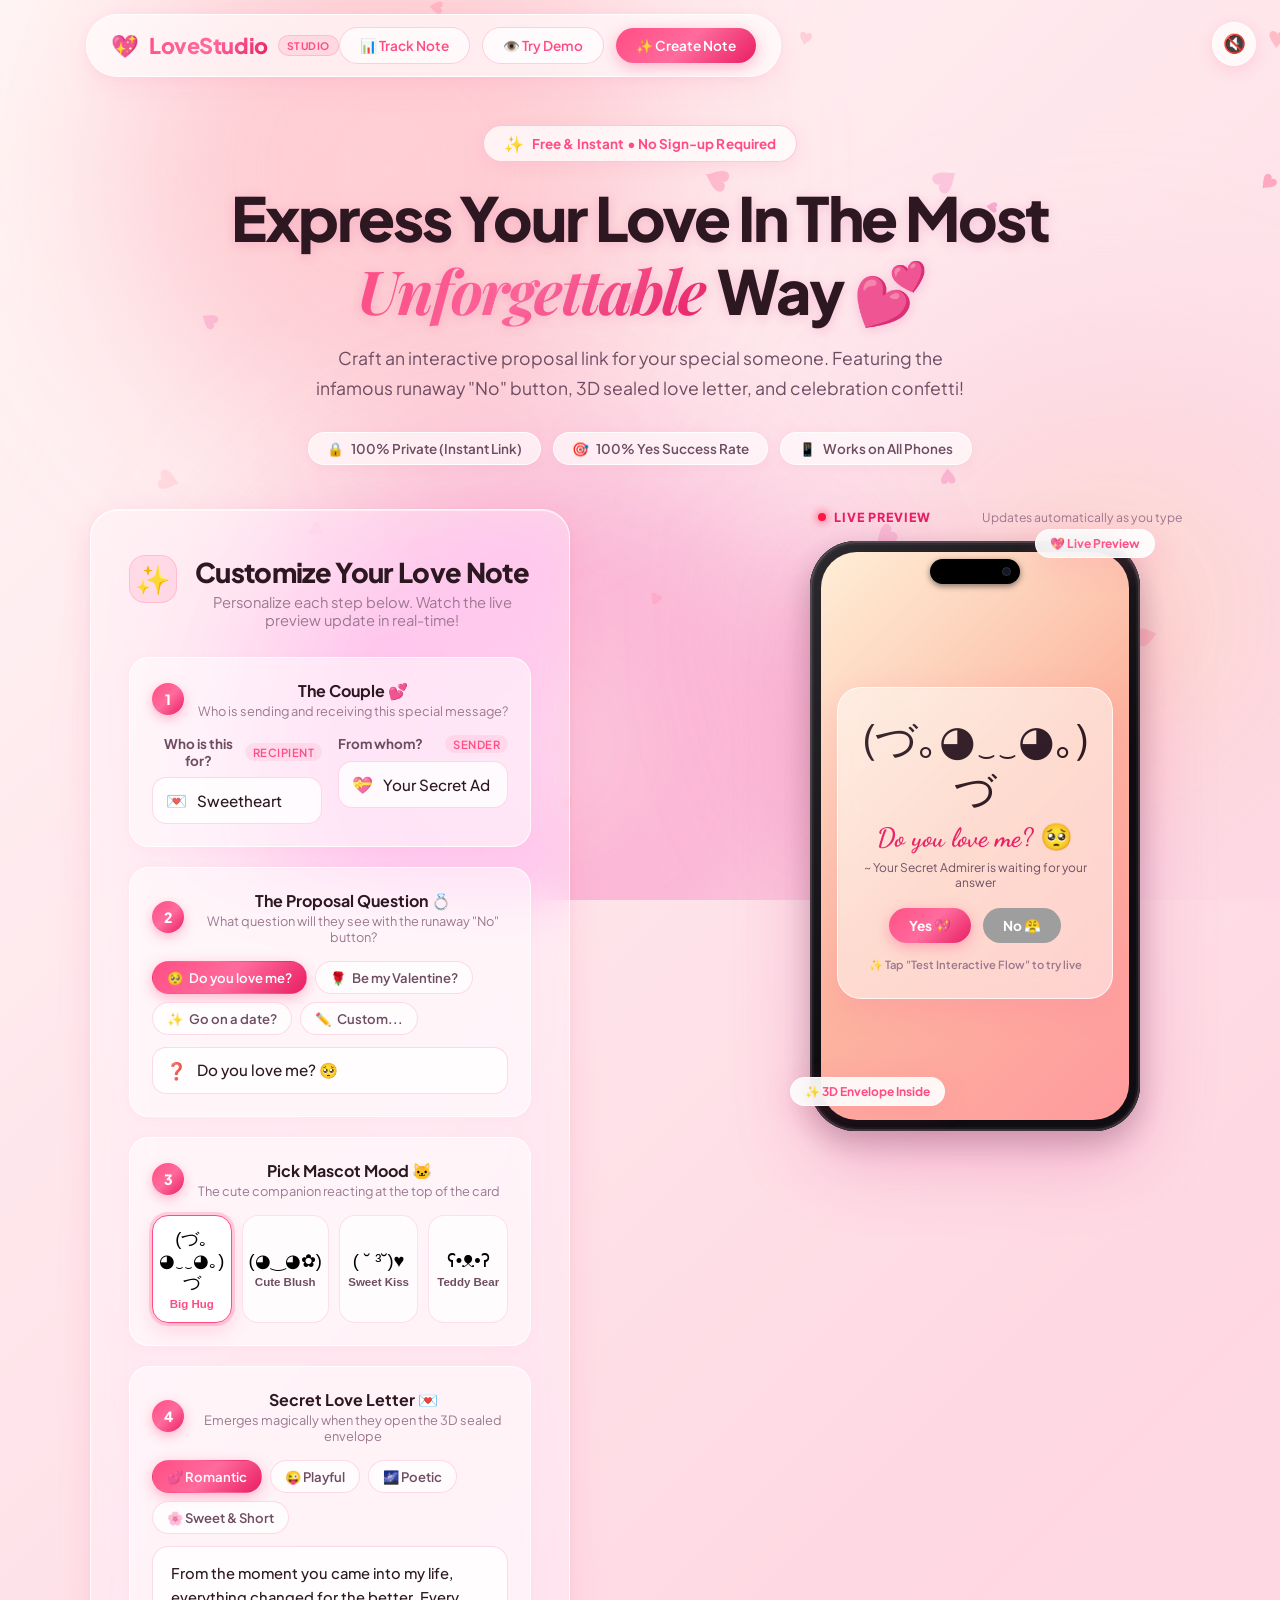
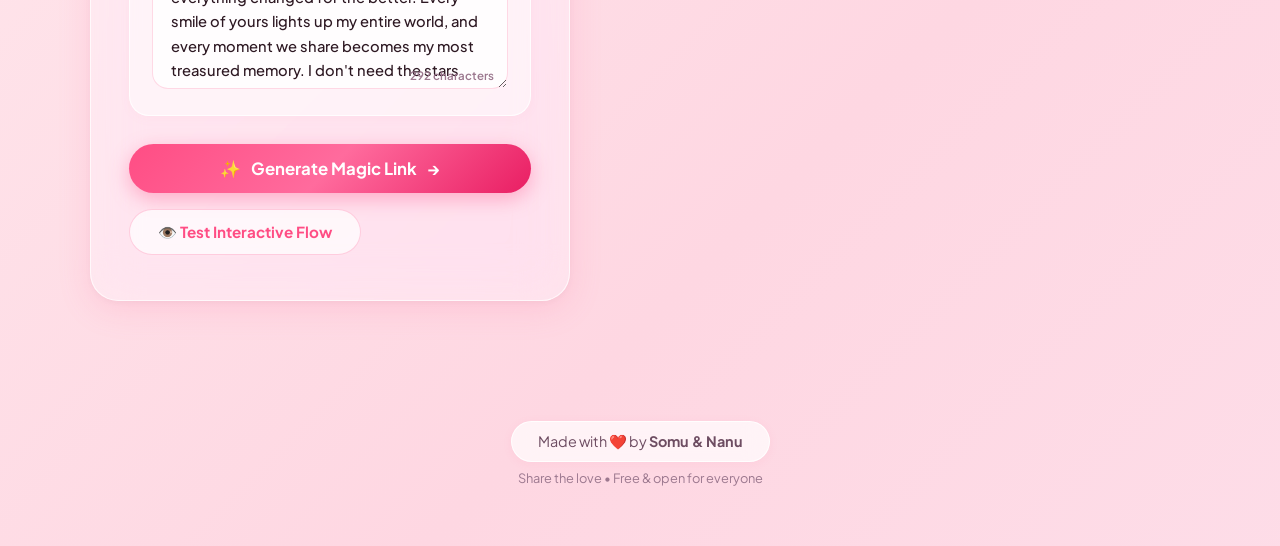
==== index.html @ 461b4440 "feat(supabase): integrate Supabase anon client for short links and live partner response tracking" ====
<!DOCTYPE html>
<html lang="en">
<head>
    <meta charset="UTF-8">
    <meta name="viewport" content="width=device-width, initial-scale=1.0">
    <title>💖 Love Studio — Create Your Personalized Love Note 💖</title>
    <meta name="description" content="Create a playful, impossible-to-say-no interactive love note for your partner with dodging buttons, floating love letters, and confetti!">
    <meta name="theme-color" content="#ff6b9d">
    <link rel="icon" href="data:image/svg+xml,<svg xmlns='http://www.w3.org/2000/svg' viewBox='0 0 100 100'><text y='.9em' font-size='90'>💖</text></svg>">
    
    <link rel="preconnect" href="https://fonts.googleapis.com">
    <link rel="preconnect" href="https://fonts.gstatic.com" crossorigin>
    <link href="https://fonts.googleapis.com/css2?family=Dancing+Script:wght@700&family=Playfair+Display:ital,wght@1,600;1,700&family=Plus+Jakarta+Sans:wght@400;500;600;700;800&family=Poppins:wght@300;400;500;600;700&display=swap" rel="stylesheet">
    
    <link rel="stylesheet" href="./style.css">
</head>
<body class="platform-mode">
    <!-- Ambient Aura Mesh Glow Background -->
    <div class="aura-bg" aria-hidden="true">
        <div class="aura-orb orb-1"></div>
        <div class="aura-orb orb-2"></div>
        <div class="aura-orb orb-3"></div>
    </div>

    <!-- Floating Hearts Canvas Background -->
    <canvas id="hearts-canvas" aria-label="Floating hearts background"></canvas>
    
    <!-- Audio Toggle -->
    <button id="audio-toggle" aria-label="Toggle audio">🔇</button>

    <!-- Top Navigation Bar -->
    <header class="top-nav" id="top-nav">
        <div class="nav-container">
            <div class="nav-brand">
                <span class="nav-heart-badge">💖</span>
                <span class="nav-title">LoveStudio</span>
                <span class="nav-version-pill">STUDIO</span>
            </div>
            <div class="nav-actions">
                <button id="btn-nav-track" class="nav-btn secondary">📊 Track Note</button>
                <button id="btn-nav-demo" class="nav-btn secondary">👁️ Try Demo</button>
                <button id="btn-nav-create" class="nav-btn primary">✨ Create Note</button>
            </div>
        </div>
    </header>

    <!-- Back to Studio Button (Visible in Experience / Demo Mode) -->
    <button id="btn-back-studio" class="back-to-studio-btn" style="display:none;" aria-label="Back to Studio">
        ← Back to Studio
    </button>

    <!-- ═══════════════════════════════════════════════════════════════ -->
    <!-- 1. PLATFORM CREATOR DASHBOARD                                  -->
    <!-- ═══════════════════════════════════════════════════════════════ -->
    <main id="platform-dashboard" class="platform-dashboard">
        <!-- Hero Section -->
        <section class="hero-section">
            <div class="hero-badge">
                <span class="badge-sparkle">✨</span>
                <span>Free & Instant • No Sign-up Required</span>
            </div>
            <h1 class="hero-title">
                Express Your Love In The Most <span class="hero-title-accent">Unforgettable</span> Way 💕
            </h1>
            <p class="hero-subtitle">
                Craft an interactive proposal link for your special someone.
                Featuring the infamous runaway "No" button, 3D sealed love letter, and celebration confetti!
            </p>
            <div class="hero-stats">
                <span class="stat-pill"><span class="stat-icon">🔒</span> 100% Private (Instant Link)</span>
                <span class="stat-pill"><span class="stat-icon">🎯</span> 100% Yes Success Rate</span>
                <span class="stat-pill"><span class="stat-icon">📱</span> Works on All Phones</span>
            </div>
        </section>

        <!-- Mobile View Switcher (Visible only on small screens) -->
        <div class="mobile-view-tabs" id="mobile-view-tabs">
            <button type="button" class="mobile-tab-btn active" id="tab-btn-customize">✏️ Customize Note</button>
            <button type="button" class="mobile-tab-btn" id="tab-btn-preview">📱 Live Phone Preview</button>
        </div>

        <!-- Studio Creator & Live Preview -->
        <section class="studio-section" id="studio-section">
            <div class="studio-grid">
                <!-- Left: Customizer Bento Form -->
                <div class="creator-card glass-card">
                    <div class="creator-header">
                        <div class="creator-header-icon">✨</div>
                        <div>
                            <h2 class="creator-title">Customize Your Love Note</h2>
                            <p class="creator-desc">Personalize each step below. Watch the live preview update in real-time!</p>
                        </div>
                    </div>

                    <!-- Step 1: The Couple -->
                    <div class="bento-step-card">
                        <div class="bento-step-header">
                            <span class="step-number">1</span>
                            <div class="step-info">
                                <h3>The Couple 💕</h3>
                                <p>Who is sending and receiving this special message?</p>
                            </div>
                        </div>
                        <div class="inputs-row">
                            <div class="form-group-item">
                                <label class="form-label" for="studio-to">
                                    <span>Who is this for?</span>
                                    <span class="label-tag">Recipient</span>
                                </label>
                                <div class="input-wrapper">
                                    <span class="input-icon">💌</span>
                                    <input type="text" id="studio-to" class="studio-input" placeholder="e.g. Babu, Cutie, Sweetheart" value="Sweetheart">
                                </div>
                            </div>
                            <div class="form-group-item">
                                <label class="form-label" for="studio-from">
                                    <span>From whom?</span>
                                    <span class="label-tag">Sender</span>
                                </label>
                                <div class="input-wrapper">
                                    <span class="input-icon">💝</span>
                                    <input type="text" id="studio-from" class="studio-input" placeholder="e.g. Somu, Your Favorite" value="Your Secret Admirer">
                                </div>
                            </div>
                        </div>
                    </div>

                    <!-- Step 2: The Question -->
                    <div class="bento-step-card">
                        <div class="bento-step-header">
                            <span class="step-number">2</span>
                            <div class="step-info">
                                <h3>The Proposal Question 💍</h3>
                                <p>What question will they see with the runaway "No" button?</p>
                            </div>
                        </div>
                        <div class="preset-chips" id="question-presets">
                            <button type="button" class="preset-chip active" data-q="Do you love me? 🥺">
                                <span class="chip-emoji">🥺</span> Do you love me?
                            </button>
                            <button type="button" class="preset-chip" data-q="Will you be my Valentine? 🌹">
                                <span class="chip-emoji">🌹</span> Be my Valentine?
                            </button>
                            <button type="button" class="preset-chip" data-q="Will you go on a date with me? ✨">
                                <span class="chip-emoji">✨</span> Go on a date?
                            </button>
                            <button type="button" class="preset-chip" data-q="custom">
                                <span class="chip-emoji">✏️</span> Custom...
                            </button>
                        </div>
                        <div class="input-wrapper">
                            <span class="input-icon">❓</span>
                            <input type="text" id="studio-question" class="studio-input" placeholder="Type your custom question..." value="Do you love me? 🥺">
                        </div>
                    </div>

                    <!-- Step 3: Mascot Selector -->
                    <div class="bento-step-card">
                        <div class="bento-step-header">
                            <span class="step-number">3</span>
                            <span class="step-info">
                                <h3>Pick Mascot Mood 🐱</h3>
                                <p>The cute companion reacting at the top of the card</p>
                            </span>
                        </div>
                        <div class="mascot-chips" id="mascot-presets">
                            <button type="button" class="mascot-chip active" data-mascot="(づ｡◕‿‿◕｡)づ">
                                <span class="mascot-face">(づ｡◕‿‿◕｡)づ</span>
                                <span class="mascot-label">Big Hug</span>
                            </button>
                            <button type="button" class="mascot-chip" data-mascot="(◕‿◕✿)">
                                <span class="mascot-face">(◕‿◕✿)</span>
                                <span class="mascot-label">Cute Blush</span>
                            </button>
                            <button type="button" class="mascot-chip" data-mascot="( ˘ ³˘)♥">
                                <span class="mascot-face">( ˘ ³˘)♥</span>
                                <span class="mascot-label">Sweet Kiss</span>
                            </button>
                            <button type="button" class="mascot-chip" data-mascot="ʕ•ᴥ•ʔ">
                                <span class="mascot-face">ʕ•ᴥ•ʔ</span>
                                <span class="mascot-label">Teddy Bear</span>
                            </button>
                        </div>
                    </div>

                    <!-- Step 4: Secret Love Letter -->
                    <div class="bento-step-card">
                        <div class="bento-step-header">
                            <span class="step-number">4</span>
                            <div class="step-info">
                                <h3>Secret Love Letter 💌</h3>
                                <p>Emerges magically when they open the 3D sealed envelope</p>
                            </div>
                        </div>
                        <div class="letter-presets" id="letter-presets">
                            <button type="button" class="preset-chip active" data-preset="romantic">💕 Romantic</button>
                            <button type="button" class="preset-chip" data-preset="playful">😜 Playful</button>
                            <button type="button" class="preset-chip" data-preset="poetic">🌌 Poetic</button>
                            <button type="button" class="preset-chip" data-preset="short">🌸 Sweet & Short</button>
                        </div>
                        <div class="textarea-wrapper">
                            <textarea id="studio-letter" class="studio-textarea" rows="4" placeholder="Write your heartfelt message here...">From the moment you came into my life, everything changed for the better. Every smile of yours lights up my entire world, and every moment we share becomes my most treasured memory. I don't need the stars when I have the sparkle in your eyes. You are my today, my tomorrow, and my forever. 💕</textarea>
                            <div class="char-count" id="letter-char-count">294 characters</div>
                        </div>
                    </div>

                    <!-- Actions -->
                    <div class="creator-actions">
                        <button id="btn-generate-magic" class="btn btn-love btn-large">
                            <span class="btn-sparkle">✨</span>
                            <span>Generate Magic Link</span>
                            <span class="btn-arrow">→</span>
                        </button>
                        <button id="btn-preview-fullscreen" class="btn btn-secondary btn-large-secondary">
                            <span>👁️ Test Interactive Flow</span>
                        </button>
                    </div>
                </div>

                <!-- Right: Live Interactive Phone Mockup -->
                <div class="preview-column">
                    <div class="preview-header">
                        <div class="preview-live-badge">
                            <span class="pulsing-dot"></span>
                            <span>LIVE PREVIEW</span>
                        </div>
                        <span class="preview-tip">Updates automatically as you type</span>
                    </div>

                    <!-- Realistic iPhone 16 Pro Frame -->
                    <div class="phone-mockup-wrapper">
                        <div class="floating-badge badge-top-right">💖 Live Preview</div>
                        <div class="floating-badge badge-bottom-left">✨ 3D Envelope Inside</div>

                        <div class="phone-mockup">
                            <div class="phone-dynamic-island">
                                <div class="island-camera"></div>
                            </div>
                            <div class="phone-glare"></div>
                            <div class="phone-screen">
                                <div class="mockup-content">
                                    <div class="mockup-card">
                                        <div id="mockup-mascot" class="mockup-mascot">(づ｡◕‿‿◕｡)づ</div>
                                        <h3 id="mockup-question" class="mockup-question">Do you love me? 🥺</h3>
                                        <p id="mockup-subtitle" class="mockup-subtitle">~ Someone special is waiting for your answer</p>
                                        <div class="mockup-buttons">
                                            <div class="mockup-btn yes">Yes 💖</div>
                                            <div class="mockup-btn no">No 😤</div>
                                        </div>
                                        <div class="mockup-preview-badge">✨ Tap "Test Interactive Flow" to try live</div>
                                    </div>
                                </div>
                            </div>
                        </div>
                    </div>
                </div>
            </div>
        </section>

        <!-- Platform Footer -->
        <footer class="platform-footer">
            <div class="footer-credit-pill">
                Made with <span class="credit-heart">❤️</span> by <strong>Somu & Nanu</strong>
            </div>
            <p class="footer-sub">Share the love • Free & open for everyone</p>
        </footer>
    </main>

    <!-- ═══════════════════════════════════════════════════════════════ -->
    <!-- 2. THE PARTNER "ASK LOVE" EXPERIENCE                           -->
    <!-- ═══════════════════════════════════════════════════════════════ -->
    <div id="experience-container" class="experience-container" style="display:none;">
        <!-- Stage 1: The Question -->
        <div id="stage-question" class="stage active">
            <div class="glass-card">
                <div id="mascot" aria-label="Cute mascot">(づ｡◕‿‿◕｡)づ</div>
                <h1 id="question-text">Do you love me? 🥺</h1>
                <p id="subtitle-text">~ Someone special is waiting for your answer</p>
                <p id="plea-message"></p>
                <div class="buttons-container" id="buttons-container">
                    <button id="btn-yes" class="btn btn-yes">Yes 💖</button>
                    <button id="btn-no" class="btn btn-no">No 😤</button>
                </div>
                <p id="no-counter" class="no-counter"></p>
            </div>
        </div>

        <!-- Stage 2: Celebration -->
        <div id="stage-celebrate" class="stage" style="display:none;">
            <canvas id="confetti-canvas" aria-label="Confetti animation"></canvas>
            <div class="glass-card celebrate-card">
                <div class="celebrate-mascot">٩(♡ε♡)۶</div>
                <h1>Yaaaay! I knew it! 🎉💖</h1>
                <p>You just made someone the happiest person alive!</p>
                <div class="big-heart">❤️</div>
                <button id="btn-next" class="btn btn-love">Open your love letter 💌</button>
            </div>
        </div>

        <!-- Stage 3: Love Letter -->
        <div id="stage-letter" class="stage" style="display:none;">
            <div class="glass-card letter-card">
                <h1 class="letter-title">A Letter For You 💌</h1>

                <!-- Floating Sealed Envelope -->
                <div class="envelope-area" id="envelope-area">
                    <div class="envelope" id="envelope">
                        <div class="envelope-back"></div>
                        <div class="envelope-pocket"></div>
                        <div class="envelope-flap" id="envelope-flap">
                            <div class="envelope-seal" id="envelope-seal">💖</div>
                        </div>
                    </div>
                    <div class="envelope-shadow" id="envelope-shadow"></div>
                </div>

                <!-- The Letter (Emerges & centers when envelope is opened) -->
                <div class="letter" id="letter" style="display:none;">
                    <div class="letter-stamp">💌</div>
                    <h2>My Dearest <span id="letter-to"></span>,</h2>
                    <p class="letter-content" id="letter-content">
                        From the moment you came into my life, everything changed for the better.
                        Every smile of yours lights up my entire world, and every moment we share 
                        becomes my most treasured memory. I don't need the stars when I have the 
                        sparkle in your eyes. You are my today, my tomorrow, and my forever. 💕
                    </p>
                    <p class="letter-sign">Forever yours,<br><span id="letter-from"></span></p>
                    <div class="letter-hearts">💗 💖 💕 💞 💓</div>
                </div>

                <p class="envelope-hint" id="envelope-hint">✨ Click the envelope to open ✨</p>
                <button id="btn-date" class="btn btn-love" style="display:none; margin-top: 20px;">Plan our next date? 🌹</button>
            </div>
        </div>

        <!-- Stage 4: Date Planner -->
        <div id="stage-date" class="stage" style="display:none;">
            <div class="glass-card">
                <h1>Pick our next adventure! 🗺️</h1>
                <p class="date-subtitle">Choose something special for us ✨</p>
                <div class="date-grid">
                    <div class="date-card" data-date="Stargazing Night">
                        <span class="date-emoji">🌃</span>
                        <span class="date-label">Stargazing Night</span>
                    </div>
                    <div class="date-card" data-date="Candlelight Dinner">
                        <span class="date-emoji">🍽️</span>
                        <span class="date-label">Candlelight Dinner</span>
                    </div>
                    <div class="date-card" data-date="Movie Marathon">
                        <span class="date-emoji">🎬</span>
                        <span class="date-label">Movie Marathon</span>
                    </div>
                    <div class="date-card" data-date="Beach Sunset Walk">
                        <span class="date-emoji">🏖️</span>
                        <span class="date-label">Beach Sunset Walk</span>
                    </div>
                    <div class="date-card" data-date="Amusement Park Fun">
                        <span class="date-emoji">🎡</span>
                        <span class="date-label">Amusement Park</span>
                    </div>
                    <div class="date-card" data-date="Mountain Adventure">
                        <span class="date-emoji">🏔️</span>
                        <span class="date-label">Mountain Adventure</span>
                    </div>
                </div>
                <div id="date-result" class="date-result" style="display:none;"></div>
                <button id="btn-restart" class="btn btn-love" style="display:none; margin-top: 20px;">Start Over 🔄</button>
            </div>
        </div>

        <!-- Viral Call to Action Button for Partner -->
        <button id="btn-viral-create" class="viral-create-btn" aria-label="Make your own love note">
            ✨ Make your own love note
        </button>

        <!-- Credit Footer -->
        <footer class="credit-footer">
            Made with <span class="credit-heart">❤️</span> by Somu & Nanu
        </footer>
    </div>

    <!-- ═══════════════════════════════════════════════════════════════ -->
    <!-- 3. SHARE MODAL (Magic Link, WhatsApp, QR Code)                 -->
    <!-- ═══════════════════════════════════════════════════════════════ -->
    <div id="share-modal" class="modal" style="display:none;">
        <div class="modal-overlay" id="share-modal-overlay"></div>
        <div class="modal-content glass-card share-card">
            <h2 class="share-title">🎉 Your Magic Link is Ready!</h2>
            <p class="share-subtitle">Send this to your partner and watch their reaction 💕</p>

            <!-- Link Box -->
            <div class="link-box">
                <input type="text" readonly id="share-link-input" class="input-field share-input" aria-label="Your magic link">
                <button id="btn-copy-magic" class="btn btn-love btn-copy">Copy Link 📋</button>
            </div>

            <!-- WhatsApp Direct Share -->
            <a id="btn-share-whatsapp" href="#" target="_blank" rel="noopener noreferrer" class="btn btn-whatsapp">
                <span class="wa-icon">💬</span> Share on WhatsApp
            </a>

            <!-- Track Reaction Quick Link -->
            <button id="btn-open-tracker-from-share" class="btn btn-tracker">
                <span>📊 View Partner Response Tracker</span>
            </button>

            <!-- QR Code Section -->
            <div class="qr-section">
                <div class="qr-header">
                    <span>💌 Or Download Romantic QR Card</span>
                </div>
                <div class="qr-canvas-wrapper">
                    <canvas id="qr-canvas" width="200" height="200"></canvas>
                </div>
                <button id="btn-download-qr" class="btn btn-secondary btn-small">Download QR Card 📥</button>
            </div>

            <!-- Action buttons -->
            <div class="modal-actions">
                <button id="btn-test-link" class="btn btn-love btn-small">Open & Test Link 🚀</button>
                <button id="btn-close-share" class="btn btn-secondary btn-small">Close</button>
            </div>
        </div>
    </div>

    <!-- ═══════════════════════════════════════════════════════════════ -->
    <!-- 4. PARTNER RESPONSE TRACKER MODAL                              -->
    <!-- ═══════════════════════════════════════════════════════════════ -->
    <div id="tracker-modal" class="modal" style="display:none;">
        <div class="modal-overlay" id="tracker-modal-overlay"></div>
        <div class="modal-content glass-card tracker-card">
            <div class="tracker-header">
                <span class="tracker-badge">🟢 LIVE PARTNER TRACKER</span>
                <h2 class="tracker-title">Partner Response Status</h2>
                <p class="tracker-subtitle">Real-time updates as your partner opens and answers your note 💕</p>
            </div>

            <!-- Note ID Switcher -->
            <div class="tracker-id-box">
                <label for="tracker-note-id-input" class="tracker-id-label">Note ID:</label>
                <input type="text" id="tracker-note-id-input" class="studio-input tracker-id-input" placeholder="e.g. n8x4q9">
                <button id="btn-refresh-tracker" class="btn btn-secondary btn-refresh" title="Refresh Live Data">🔄 Refresh</button>
            </div>

            <!-- Live Metrics Cards -->
            <div class="tracker-grid">
                <!-- Card 1: Opened -->
                <div class="tracker-metric-card" id="metric-opened">
                    <div class="metric-icon">👁️</div>
                    <div class="metric-info">
                        <span class="metric-label">Link Status</span>
                        <strong class="metric-value" id="val-opened">Checking...</strong>
                        <span class="metric-sub" id="sub-opened">Awaiting open</span>
                    </div>
                </div>

                <!-- Card 2: Said Yes -->
                <div class="tracker-metric-card" id="metric-yes">
                    <div class="metric-icon">💖</div>
                    <div class="metric-info">
                        <span class="metric-label">Proposal Answer</span>
                        <strong class="metric-value" id="val-yes">Checking...</strong>
                        <span class="metric-sub" id="sub-yes">Waiting for answer</span>
                    </div>
                </div>

                <!-- Card 3: No clicks -->
                <div class="tracker-metric-card" id="metric-no-clicks">
                    <div class="metric-icon">😤</div>
                    <div class="metric-info">
                        <span class="metric-label">Dodged "No" Clicks</span>
                        <strong class="metric-value" id="val-no-clicks">0 times</strong>
                        <span class="metric-sub">Runaway attempts</span>
                    </div>
                </div>

                <!-- Card 4: Date Picked -->
                <div class="tracker-metric-card" id="metric-date">
                    <div class="metric-icon">🗺️</div>
                    <div class="metric-info">
                        <span class="metric-label">Date Adventure</span>
                        <strong class="metric-value" id="val-date">Not chosen yet</strong>
                        <span class="metric-sub" id="sub-date">Stage 4 choice</span>
                    </div>
                </div>
            </div>

            <div class="modal-actions" style="margin-top: 24px;">
                <button id="btn-close-tracker" class="btn btn-secondary btn-small">Close</button>
            </div>
        </div>
    </div>

    <script src="./script.js"></script>
</body>
</html>
---- style.css ----
/* ═══════════════════════════════════════════════════════════════
   💖 LOVE STUDIO — Modern Luxury & Romantic Design System
   ═══════════════════════════════════════════════════════════════ */

:root {
  --font-main: 'Plus Jakarta Sans', 'Poppins', -apple-system, BlinkMacSystemFont, sans-serif;
  --font-editorial: 'Playfair Display', Georgia, serif;
  --font-handwriting: 'Dancing Script', cursive;

  --primary-pink: #ff4d84;
  --primary-pink-deep: #e91e63;
  --primary-gradient: linear-gradient(135deg, #ff4d84 0%, #ff6b9d 50%, #e91e63 100%);
  --primary-glow: rgba(255, 77, 132, 0.38);
  --primary-glow-soft: rgba(255, 77, 132, 0.16);

  --accent-gold: #f59e0b;
  --bg-gradient: linear-gradient(135deg, #fff5f5 0%, #fed7e2 25%, #fce7f3 50%, #fed7aa 75%, #ffe4e6 100%);

  --card-glass: rgba(255, 255, 255, 0.62);
  --card-glass-subtle: rgba(255, 255, 255, 0.48);
  --card-glass-hover: rgba(255, 255, 255, 0.78);
  --card-border: rgba(255, 255, 255, 0.85);
  --card-border-subtle: rgba(255, 107, 157, 0.22);

  --text-primary: #2d1822;
  --text-secondary: #6e4d62;
  --text-muted: #9c788f;

  --shadow-sm: 0 2px 10px rgba(255, 107, 157, 0.08);
  --shadow-md: 0 8px 30px rgba(255, 77, 132, 0.14);
  --shadow-lg: 0 16px 50px rgba(255, 77, 132, 0.22);
  --shadow-luxe: 0 25px 70px rgba(214, 51, 132, 0.18), 0 8px 24px rgba(0, 0, 0, 0.04);
}

/* ── Reset & Base ── */
* {
  margin: 0;
  padding: 0;
  box-sizing: border-box;
}

html {
  scroll-behavior: smooth;
}

body {
  font-family: var(--font-main);
  min-height: 100vh;
  overflow-x: hidden;
  color: var(--text-primary);
  background: var(--bg-gradient);
  background-size: 300% 300%;
  animation: gradient-shift 20s ease infinite;
  -webkit-font-smoothing: antialiased;
  -moz-osx-font-smoothing: grayscale;
}

@keyframes gradient-shift {
  0%   { background-position: 0% 50%; }
  25%  { background-position: 50% 100%; }
  50%  { background-position: 100% 50%; }
  75%  { background-position: 50% 0%; }
  100% { background-position: 0% 50%; }
}

/* ── Ambient Aura Glow Background ── */
.aura-bg {
  position: fixed;
  top: 0;
  left: 0;
  width: 100vw;
  height: 100vh;
  overflow: hidden;
  pointer-events: none;
  z-index: 0;
}

.aura-orb {
  position: absolute;
  border-radius: 50%;
  filter: blur(90px);
  opacity: 0.6;
  mix-blend-mode: multiply;
  animation: aura-float 18s ease-in-out infinite alternate;
}

.aura-orb.orb-1 {
  top: -10%;
  left: 10%;
  width: 520px;
  height: 520px;
  background: radial-gradient(circle, #fecdd3 0%, #fda4af 60%, transparent 100%);
  animation-duration: 15s;
}

.aura-orb.orb-2 {
  top: 35%;
  right: -10%;
  width: 600px;
  height: 600px;
  background: radial-gradient(circle, #fed7aa 0%, #fbcfe8 60%, transparent 100%);
  animation-duration: 22s;
  animation-delay: -6s;
}

.aura-orb.orb-3 {
  bottom: -15%;
  left: 20%;
  width: 580px;
  height: 580px;
  background: radial-gradient(circle, #fed7e2 0%, #f472b6 60%, transparent 100%);
  animation-duration: 19s;
  animation-delay: -11s;
}

@keyframes aura-float {
  0% { transform: translate(0, 0) scale(1); }
  50% { transform: translate(50px, -40px) scale(1.08); }
  100% { transform: translate(-40px, 50px) scale(0.94); }
}

/* ── Floating Hearts Canvas ── */
#hearts-canvas {
  position: fixed;
  top: 0;
  left: 0;
  width: 100%;
  height: 100%;
  pointer-events: none;
  z-index: 1;
}

/* ── Audio Toggle ── */
#audio-toggle {
  position: fixed;
  top: 22px;
  right: 24px;
  z-index: 70;
  background: rgba(255, 255, 255, 0.75);
  backdrop-filter: blur(14px);
  -webkit-backdrop-filter: blur(14px);
  border: 1px solid rgba(255, 255, 255, 0.9);
  width: 44px;
  height: 44px;
  border-radius: 50%;
  display: flex;
  justify-content: center;
  align-items: center;
  font-size: 1.15rem;
  cursor: pointer;
  box-shadow: 0 4px 16px rgba(255, 107, 157, 0.2);
  transition: all 0.3s cubic-bezier(0.16, 1, 0.3, 1);
}

#audio-toggle:hover {
  transform: scale(1.1) rotate(10deg);
  background: white;
  box-shadow: 0 6px 22px rgba(255, 107, 157, 0.35);
}

#audio-toggle:active {
  transform: scale(0.92);
}

/* ═══════════════════════════════════════════════════════════════
   TOP NAVIGATION
   ═══════════════════════════════════════════════════════════════ */
.top-nav {
  position: sticky;
  top: 14px;
  z-index: 60;
  max-width: 1140px;
  margin: 14px auto 0;
  padding: 0 16px;
}

.nav-container {
  display: flex;
  justify-content: space-between;
  align-items: center;
  padding: 12px 24px;
  background: rgba(255, 255, 255, 0.65);
  backdrop-filter: blur(24px) saturate(180%);
  -webkit-backdrop-filter: blur(24px) saturate(180%);
  border: 1.5px solid rgba(255, 255, 255, 0.85);
  border-radius: 9999px;
  box-shadow: var(--shadow-sm), 0 10px 30px rgba(255, 107, 157, 0.08);
  transition: all 0.3s ease;
}

.nav-brand {
  display: flex;
  align-items: center;
  gap: 10px;
  text-decoration: none;
  user-select: none;
}

.nav-heart-badge {
  font-size: 1.4rem;
  display: inline-flex;
  animation: pulse-heart 2s ease-in-out infinite;
}

.nav-title {
  font-family: var(--font-main);
  font-size: 1.35rem;
  font-weight: 800;
  letter-spacing: -0.02em;
  background: var(--primary-gradient);
  -webkit-background-clip: text;
  -webkit-text-fill-color: transparent;
}

.nav-version-pill {
  font-size: 0.65rem;
  font-weight: 700;
  letter-spacing: 0.05em;
  padding: 3px 8px;
  border-radius: 20px;
  background: rgba(255, 77, 132, 0.12);
  color: var(--primary-pink);
  border: 1px solid rgba(255, 77, 132, 0.2);
}

.nav-actions {
  display: flex;
  align-items: center;
  gap: 12px;
}

.nav-btn {
  font-family: var(--font-main);
  font-size: 0.85rem;
  font-weight: 600;
  border-radius: 50px;
  padding: 9px 20px;
  cursor: pointer;
  transition: all 0.25s cubic-bezier(0.16, 1, 0.3, 1);
  border: none;
  outline: none;
  display: inline-flex;
  align-items: center;
  gap: 6px;
}

.nav-btn.primary {
  background: var(--primary-gradient);
  color: white;
  box-shadow: 0 4px 16px var(--primary-glow);
}

.nav-btn.primary:hover {
  transform: translateY(-2px) scale(1.02);
  box-shadow: 0 8px 24px var(--primary-glow);
}

.nav-btn.secondary {
  background: rgba(255, 255, 255, 0.7);
  color: var(--primary-pink);
  border: 1px solid rgba(255, 107, 157, 0.3);
}

.nav-btn.secondary:hover {
  background: white;
  transform: translateY(-2px);
  border-color: var(--primary-pink);
}

.nav-btn:active {
  transform: scale(0.96);
}

/* ── Back to Studio Button ── */
.back-to-studio-btn {
  position: fixed;
  top: 20px;
  left: 24px;
  z-index: 65;
  background: rgba(255, 255, 255, 0.75);
  backdrop-filter: blur(14px);
  -webkit-backdrop-filter: blur(14px);
  border: 1.5px solid rgba(255, 255, 255, 0.9);
  color: var(--primary-pink);
  font-family: var(--font-main);
  font-size: 0.85rem;
  font-weight: 700;
  padding: 10px 22px;
  border-radius: 50px;
  cursor: pointer;
  box-shadow: var(--shadow-sm);
  transition: all 0.3s cubic-bezier(0.16, 1, 0.3, 1);
}

.back-to-studio-btn:hover {
  background: white;
  transform: translateY(-2px) scale(1.04);
  box-shadow: var(--shadow-md);
}

/* ═══════════════════════════════════════════════════════════════
   HERO SECTION
   ═══════════════════════════════════════════════════════════════ */
.hero-section {
  text-align: center;
  padding: 48px 20px 28px;
  max-width: 860px;
  margin: 0 auto;
  position: relative;
  z-index: 2;
}

.hero-badge {
  display: inline-flex;
  align-items: center;
  gap: 8px;
  background: rgba(255, 255, 255, 0.75);
  backdrop-filter: blur(14px);
  -webkit-backdrop-filter: blur(14px);
  border: 1px solid rgba(255, 107, 157, 0.35);
  color: var(--primary-pink);
  font-size: 0.84rem;
  font-weight: 700;
  padding: 7px 20px;
  border-radius: 9999px;
  margin-bottom: 20px;
  box-shadow: 0 4px 16px rgba(255, 107, 157, 0.12);
  letter-spacing: 0.01em;
}

.badge-sparkle {
  font-size: 1rem;
}

.hero-title {
  font-family: var(--font-main);
  font-size: clamp(2.3rem, 5.2vw, 3.8rem);
  font-weight: 800;
  line-height: 1.18;
  letter-spacing: -0.035em;
  color: var(--text-primary);
  margin-bottom: 18px;
}

.hero-title-accent {
  font-family: var(--font-editorial);
  font-style: italic;
  font-weight: 700;
  background: var(--primary-gradient);
  -webkit-background-clip: text;
  -webkit-text-fill-color: transparent;
  padding: 0 4px;
  position: relative;
}

.hero-subtitle {
  font-size: 1.1rem;
  font-weight: 400;
  color: var(--text-secondary);
  line-height: 1.68;
  max-width: 660px;
  margin: 0 auto 28px;
}

.hero-stats {
  display: flex;
  flex-wrap: wrap;
  justify-content: center;
  gap: 12px;
}

.stat-pill {
  font-size: 0.84rem;
  font-weight: 600;
  color: var(--text-secondary);
  background: rgba(255, 255, 255, 0.65);
  backdrop-filter: blur(10px);
  -webkit-backdrop-filter: blur(10px);
  padding: 7px 18px;
  border-radius: 50px;
  border: 1px solid rgba(255, 255, 255, 0.85);
  box-shadow: 0 2px 10px rgba(255, 107, 157, 0.08);
  display: inline-flex;
  align-items: center;
  gap: 7px;
  transition: all 0.25s ease;
}

.stat-pill:hover {
  background: rgba(255, 255, 255, 0.9);
  transform: translateY(-2px);
  color: var(--text-primary);
}

/* ── Mobile View Tabs ── */
.mobile-view-tabs {
  display: none;
  justify-content: center;
  margin: 10px auto 24px;
  padding: 0 20px;
  max-width: 380px;
}

.mobile-tab-btn {
  flex: 1;
  padding: 10px 16px;
  font-family: var(--font-main);
  font-size: 0.88rem;
  font-weight: 700;
  border: none;
  cursor: pointer;
  background: rgba(255, 255, 255, 0.55);
  color: var(--text-secondary);
  transition: all 0.25s ease;
}

.mobile-tab-btn:first-child {
  border-radius: 50px 0 0 50px;
  border: 1px solid rgba(255, 107, 157, 0.25);
  border-right: none;
}

.mobile-tab-btn:last-child {
  border-radius: 0 50px 50px 0;
  border: 1px solid rgba(255, 107, 157, 0.25);
}

.mobile-tab-btn.active {
  background: var(--primary-gradient);
  color: white;
  box-shadow: 0 4px 14px var(--primary-glow);
}

/* ═══════════════════════════════════════════════════════════════
   STUDIO SECTION & BENTO GRID
   ═══════════════════════════════════════════════════════════════ */
.studio-section {
  max-width: 1140px;
  margin: 16px auto 70px;
  padding: 0 20px;
  position: relative;
  z-index: 2;
}

.studio-grid {
  display: grid;
  grid-template-columns: 1fr 380px;
  gap: 36px;
  align-items: start;
}

/* ── Creator Card ── */
.creator-card {
  background: var(--card-glass);
  backdrop-filter: blur(28px) saturate(200%);
  -webkit-backdrop-filter: blur(28px) saturate(200%);
  border: 1.5px solid var(--card-border);
  border-radius: 32px;
  padding: 38px 36px;
  box-shadow: var(--shadow-luxe);
  text-align: left;
}

.creator-header {
  display: flex;
  align-items: flex-start;
  gap: 16px;
  margin-bottom: 28px;
}

.creator-header-icon {
  font-size: 1.8rem;
  background: rgba(255, 77, 132, 0.12);
  width: 48px;
  height: 48px;
  border-radius: 16px;
  display: flex;
  align-items: center;
  justify-content: center;
  border: 1px solid rgba(255, 77, 132, 0.2);
  flex-shrink: 0;
}

.creator-title {
  font-family: var(--font-main);
  font-size: 1.7rem;
  font-weight: 800;
  letter-spacing: -0.025em;
  color: var(--text-primary);
  margin-bottom: 4px;
}

.creator-desc {
  font-size: 0.92rem;
  color: var(--text-muted);
}

/* ── Bento Step Cards ── */
.bento-step-card {
  background: rgba(255, 255, 255, 0.52);
  border: 1px solid rgba(255, 255, 255, 0.85);
  border-radius: 20px;
  padding: 22px 22px;
  margin-bottom: 20px;
  transition: all 0.3s cubic-bezier(0.16, 1, 0.3, 1);
  box-shadow: 0 2px 12px rgba(255, 107, 157, 0.05);
}

.bento-step-card:hover {
  background: rgba(255, 255, 255, 0.72);
  border-color: rgba(255, 107, 157, 0.4);
  box-shadow: 0 8px 24px rgba(255, 107, 157, 0.12);
  transform: translateY(-2px);
}

.bento-step-header {
  display: flex;
  align-items: center;
  gap: 14px;
  margin-bottom: 16px;
}

.step-number {
  width: 32px;
  height: 32px;
  border-radius: 50%;
  background: var(--primary-gradient);
  color: white;
  font-size: 0.88rem;
  font-weight: 800;
  display: flex;
  align-items: center;
  justify-content: center;
  box-shadow: 0 4px 12px var(--primary-glow);
  flex-shrink: 0;
}

.step-info h3 {
  font-size: 1rem;
  font-weight: 700;
  color: var(--text-primary);
  margin-bottom: 2px;
}

.step-info p {
  font-size: 0.8rem;
  color: var(--text-muted);
}

/* ── Step 1: Couple Inputs ── */
.inputs-row {
  display: grid;
  grid-template-columns: 1fr 1fr;
  gap: 16px;
}

.form-group-item {
  display: flex;
  flex-direction: column;
}

.form-label {
  display: flex;
  justify-content: space-between;
  align-items: center;
  font-size: 0.84rem;
  font-weight: 700;
  color: var(--text-secondary);
  margin-bottom: 8px;
}

.label-tag {
  font-size: 0.7rem;
  font-weight: 600;
  text-transform: uppercase;
  letter-spacing: 0.04em;
  padding: 2px 8px;
  border-radius: 12px;
  background: rgba(255, 77, 132, 0.1);
  color: var(--primary-pink);
}

.input-wrapper {
  position: relative;
  display: flex;
  align-items: center;
}

.input-icon {
  position: absolute;
  left: 14px;
  font-size: 1.05rem;
  pointer-events: none;
  opacity: 0.85;
}

.studio-input {
  width: 100%;
  padding: 13px 16px 13px 44px;
  border-radius: 14px;
  border: 1.5px solid rgba(255, 107, 157, 0.25);
  background: rgba(255, 255, 255, 0.8);
  font-family: var(--font-main);
  font-size: 0.95rem;
  font-weight: 500;
  color: var(--text-primary);
  outline: none;
  transition: all 0.25s ease;
}

.studio-input:focus {
  background: white;
  border-color: var(--primary-pink);
  box-shadow: 0 0 0 4px rgba(255, 77, 132, 0.15);
}

/* ── Step 2: Presets & Chips ── */
.preset-chips {
  display: flex;
  flex-wrap: wrap;
  gap: 8px;
  margin-bottom: 12px;
}

.preset-chip {
  background: rgba(255, 255, 255, 0.7);
  border: 1px solid rgba(255, 107, 157, 0.25);
  color: var(--text-secondary);
  font-family: var(--font-main);
  font-size: 0.82rem;
  font-weight: 600;
  padding: 7px 14px;
  border-radius: 50px;
  cursor: pointer;
  transition: all 0.2s cubic-bezier(0.16, 1, 0.3, 1);
  display: inline-flex;
  align-items: center;
  gap: 6px;
}

.preset-chip:hover {
  background: white;
  border-color: var(--primary-pink);
  transform: translateY(-2px);
  box-shadow: 0 3px 10px rgba(255, 107, 157, 0.15);
}

.preset-chip.active {
  background: var(--primary-gradient);
  color: white;
  border-color: transparent;
  box-shadow: 0 4px 14px var(--primary-glow);
}

/* ── Step 3: Mascot Cards ── */
.mascot-chips {
  display: grid;
  grid-template-columns: repeat(4, 1fr);
  gap: 10px;
}

.mascot-chip {
  background: rgba(255, 255, 255, 0.7);
  border: 1.5px solid rgba(255, 107, 157, 0.2);
  border-radius: 16px;
  padding: 12px 6px;
  display: flex;
  flex-direction: column;
  align-items: center;
  justify-content: center;
  gap: 4px;
  cursor: pointer;
  transition: all 0.25s cubic-bezier(0.16, 1, 0.3, 1);
}

.mascot-chip .mascot-face {
  font-size: 1.15rem;
  line-height: 1.2;
}

.mascot-chip .mascot-label {
  font-size: 0.72rem;
  font-weight: 700;
  color: var(--text-secondary);
}

.mascot-chip:hover {
  background: white;
  border-color: var(--primary-pink);
  transform: translateY(-3px);
  box-shadow: 0 6px 18px rgba(255, 107, 157, 0.18);
}

.mascot-chip.active {
  background: white;
  border-color: var(--primary-pink);
  box-shadow: 0 0 0 3px rgba(255, 77, 132, 0.22), 0 8px 20px rgba(255, 77, 132, 0.2);
}

.mascot-chip.active .mascot-label {
  color: var(--primary-pink);
}

/* ── Step 4: Secret Letter ── */
.letter-presets {
  display: flex;
  flex-wrap: wrap;
  gap: 8px;
  margin-bottom: 12px;
}

.textarea-wrapper {
  position: relative;
}

.studio-textarea {
  width: 100%;
  padding: 14px 18px 30px;
  border-radius: 16px;
  border: 1.5px solid rgba(255, 107, 157, 0.25);
  background: rgba(255, 255, 255, 0.8);
  font-family: var(--font-main);
  font-size: 0.92rem;
  font-weight: 500;
  line-height: 1.65;
  color: var(--text-primary);
  outline: none;
  resize: vertical;
  min-height: 110px;
  transition: all 0.25s ease;
}

.studio-textarea:focus {
  background: white;
  border-color: var(--primary-pink);
  box-shadow: 0 0 0 4px rgba(255, 77, 132, 0.15);
}

.char-count {
  position: absolute;
  bottom: 10px;
  right: 14px;
  font-size: 0.72rem;
  font-weight: 600;
  color: var(--text-muted);
  pointer-events: none;
}

/* ── Creator Action Buttons ── */
.creator-actions {
  display: flex;
  gap: 16px;
  margin-top: 28px;
  flex-wrap: wrap;
}

.btn-large {
  padding: 16px 32px;
  font-size: 1.05rem;
  font-weight: 700;
  flex: 1;
  min-width: 220px;
  display: inline-flex;
  align-items: center;
  justify-content: center;
  gap: 10px;
  position: relative;
  overflow: hidden;
}

.btn-large::after {
  content: '';
  position: absolute;
  top: -50%;
  left: -50%;
  width: 200%;
  height: 200%;
  background: linear-gradient(
    60deg,
    transparent 20%,
    rgba(255, 255, 255, 0.3) 50%,
    transparent 80%
  );
  transform: translateX(-100%);
  animation: shimmer-btn 4s infinite;
}

@keyframes shimmer-btn {
  0%   { transform: translateX(-100%); }
  30%  { transform: translateX(100%); }
  100% { transform: translateX(100%); }
}

.btn-large-secondary {
  padding: 15px 26px;
  font-size: 0.95rem;
  font-weight: 600;
  border-radius: 50px;
  background: rgba(255, 255, 255, 0.75);
  border: 1.5px solid rgba(255, 107, 157, 0.3);
  color: var(--primary-pink);
  cursor: pointer;
  transition: all 0.25s ease;
}

.btn-large-secondary:hover {
  background: white;
  border-color: var(--primary-pink);
  transform: translateY(-2px);
  box-shadow: var(--shadow-sm);
}

/* ═══════════════════════════════════════════════════════════════
   PHONE MOCKUP (iPhone 16 Pro Style)
   ═══════════════════════════════════════════════════════════════ */
.preview-column {
  position: sticky;
  top: 96px;
}

.preview-header {
  display: flex;
  justify-content: space-between;
  align-items: center;
  margin-bottom: 16px;
  padding: 0 8px;
}

.preview-live-badge {
  display: inline-flex;
  align-items: center;
  gap: 8px;
  font-size: 0.78rem;
  font-weight: 800;
  letter-spacing: 0.08em;
  color: var(--primary-pink-deep);
}

.pulsing-dot {
  width: 8px;
  height: 8px;
  border-radius: 50%;
  background: #ff1744;
  box-shadow: 0 0 10px #ff1744;
  animation: pulse-dot 1.5s ease-in-out infinite;
}

@keyframes pulse-dot {
  0% { transform: scale(0.9); opacity: 0.7; }
  50% { transform: scale(1.3); opacity: 1; }
  100% { transform: scale(0.9); opacity: 0.7; }
}

.preview-tip {
  font-size: 0.76rem;
  color: var(--text-muted);
}

.phone-mockup-wrapper {
  position: relative;
  display: inline-block;
  margin: 0 auto;
}

.floating-badge {
  position: absolute;
  z-index: 12;
  font-size: 0.75rem;
  font-weight: 700;
  padding: 6px 14px;
  border-radius: 50px;
  background: rgba(255, 255, 255, 0.9);
  backdrop-filter: blur(10px);
  border: 1px solid rgba(255, 255, 255, 0.9);
  box-shadow: var(--shadow-md);
  color: var(--primary-pink);
  animation: float-badge 3s ease-in-out infinite alternate;
}

.badge-top-right {
  top: -12px;
  right: -15px;
  animation-delay: -1s;
}

.badge-bottom-left {
  bottom: 25px;
  left: -20px;
  animation-delay: -2s;
}

@keyframes float-badge {
  0% { transform: translateY(0); }
  100% { transform: translateY(-8px); }
}

.phone-mockup {
  width: 330px;
  height: 590px;
  background: #0f0d11;
  border-radius: 46px;
  padding: 11px;
  margin: 0 auto;
  box-shadow:
    0 28px 75px rgba(214, 51, 132, 0.28),
    0 12px 30px rgba(0, 0, 0, 0.22),
    inset 0 0 0 2px #3c343b,
    inset 0 0 0 4px #1b161b;
  position: relative;
  overflow: hidden;
}

.phone-dynamic-island {
  position: absolute;
  top: 18px;
  left: 50%;
  transform: translateX(-50%);
  width: 90px;
  height: 25px;
  background: #000;
  border-radius: 20px;
  z-index: 15;
  display: flex;
  align-items: center;
  justify-content: flex-end;
  padding-right: 9px;
  box-shadow: 0 2px 6px rgba(0, 0, 0, 0.5);
}

.island-camera {
  width: 9px;
  height: 9px;
  background: #141724;
  border-radius: 50%;
  border: 1px solid #2d303f;
}

.phone-glare {
  position: absolute;
  top: 0;
  left: 0;
  width: 100%;
  height: 100%;
  background: linear-gradient(
    135deg,
    rgba(255, 255, 255, 0.12) 0%,
    rgba(255, 255, 255, 0.04) 40%,
    transparent 60%
  );
  pointer-events: none;
  z-index: 14;
  border-radius: 46px;
}

.phone-screen {
  width: 100%;
  height: 100%;
  border-radius: 36px;
  overflow: hidden;
  background: linear-gradient(135deg, #ffecd2, #fcb69f, #ff9a9e);
  position: relative;
  display: flex;
  align-items: center;
  justify-content: center;
  padding: 16px;
}

.mockup-content {
  width: 100%;
  text-align: center;
  margin-top: 15px;
}

.mockup-card {
  background: rgba(255, 255, 255, 0.5);
  backdrop-filter: blur(14px);
  -webkit-backdrop-filter: blur(14px);
  border: 1.5px solid rgba(255, 255, 255, 0.75);
  border-radius: 24px;
  padding: 26px 18px;
  box-shadow: 0 10px 30px rgba(255, 107, 157, 0.2);
}

.mockup-mascot {
  font-size: 2.6rem;
  margin-bottom: 8px;
  line-height: 1.2;
}

.mockup-question {
  font-family: var(--font-handwriting);
  font-size: 1.65rem;
  color: var(--primary-pink-deep);
  margin-bottom: 6px;
  line-height: 1.2;
}

.mockup-subtitle {
  font-size: 0.75rem;
  color: var(--text-secondary);
  margin-bottom: 18px;
}

.mockup-buttons {
  display: flex;
  justify-content: center;
  gap: 12px;
  margin-bottom: 14px;
}

.mockup-btn {
  padding: 9px 20px;
  border-radius: 50px;
  font-size: 0.85rem;
  font-weight: 700;
  cursor: pointer;
  user-select: none;
  transition: all 0.2s ease;
}

.mockup-btn.yes {
  background: var(--primary-gradient);
  color: white;
  box-shadow: 0 4px 14px var(--primary-glow);
}

.mockup-btn.no {
  background: #9e9e9e;
  color: white;
}

.mockup-preview-badge {
  font-size: 0.7rem;
  color: var(--text-muted);
  font-weight: 600;
  margin-top: 6px;
}

/* ═══════════════════════════════════════════════════════════════
   PLATFORM FOOTER
   ═══════════════════════════════════════════════════════════════ */
.platform-footer {
  text-align: center;
  padding: 50px 20px 60px;
  position: relative;
  z-index: 2;
}

.footer-credit-pill {
  display: inline-block;
  background: rgba(255, 255, 255, 0.7);
  backdrop-filter: blur(12px);
  -webkit-backdrop-filter: blur(12px);
  padding: 10px 26px;
  border-radius: 50px;
  border: 1px solid rgba(255, 255, 255, 0.9);
  color: var(--text-secondary);
  font-size: 0.9rem;
  box-shadow: var(--shadow-sm);
  margin-bottom: 8px;
}

.credit-heart {
  color: #ff3366;
  display: inline-block;
  animation: heartbeat 1.4s ease-in-out infinite;
}

.footer-sub {
  font-size: 0.8rem;
  color: var(--text-muted);
}

/* ═══════════════════════════════════════════════════════════════
   EXPERIENCE MODE (Stages 1-4, Glass Card, Envelope, Confetti)
   ═══════════════════════════════════════════════════════════════ */
body.platform-mode {
  display: block !important;
  overflow-y: auto !important;
}

body.experience-mode {
  display: flex !important;
  justify-content: center !important;
  align-items: center !important;
  min-height: 100vh;
}

.experience-container {
  width: 100%;
  min-height: 100vh;
  display: flex;
  justify-content: center;
  align-items: center;
  position: relative;
  z-index: 2;
}

.stage {
  position: fixed;
  top: 0;
  left: 0;
  width: 100%;
  height: 100%;
  z-index: 10;
  display: flex;
  justify-content: center;
  align-items: center;
  padding: 20px;
  overflow-y: auto;
  animation: fadeInUp 0.7s cubic-bezier(0.22, 0.61, 0.36, 1);
}

@keyframes fadeInUp {
  from {
    opacity: 0;
    transform: translateY(40px) scale(0.95);
  }
  to {
    opacity: 1;
    transform: translateY(0) scale(1);
  }
}

.glass-card {
  background: rgba(255, 255, 255, 0.35);
  backdrop-filter: blur(24px) saturate(200%);
  -webkit-backdrop-filter: blur(24px) saturate(200%);
  border: 1.5px solid rgba(255, 255, 255, 0.7);
  border-radius: 28px;
  padding: 45px 38px;
  max-width: 480px;
  width: 100%;
  text-align: center;
  box-shadow:
    0 8px 32px rgba(255, 107, 157, 0.18),
    0 2px 8px rgba(0, 0, 0, 0.04),
    inset 0 1px 0 rgba(255, 255, 255, 0.6);
  position: relative;
  transition: transform 0.3s ease, box-shadow 0.3s ease;
}

#mascot {
  font-size: 3.5rem;
  margin-bottom: 12px;
  animation: bounce 2s ease-in-out infinite;
  user-select: none;
}

@keyframes bounce {
  0%, 100% { transform: translateY(0); }
  50%      { transform: translateY(-12px); }
}

h1 {
  font-family: var(--font-handwriting);
  font-size: 2.4rem;
  color: var(--primary-pink-deep);
  margin-bottom: 8px;
  text-shadow: 0 2px 12px rgba(214, 51, 132, 0.2);
}

p#subtitle-text {
  font-size: 0.95rem;
  color: var(--text-secondary);
  margin-bottom: 24px;
}

#plea-message {
  font-size: 1.05rem;
  font-weight: 600;
  color: var(--primary-pink-deep);
  min-height: 28px;
  margin-bottom: 16px;
  transition: all 0.3s ease;
}

.buttons-container {
  display: flex;
  justify-content: center;
  align-items: center;
  gap: 20px;
  position: relative;
  min-height: 80px;
  margin-top: 10px;
  pointer-events: auto;
  z-index: 10;
}

.btn {
  font-family: var(--font-main);
  border: none;
  border-radius: 50px;
  cursor: pointer;
  font-weight: 700;
  transition: all 0.3s cubic-bezier(0.16, 1, 0.3, 1);
  outline: none;
  user-select: none;
  -webkit-tap-highlight-color: transparent;
  pointer-events: auto;
  touch-action: manipulation;
  z-index: 10;
}

.btn:active {
  transform: scale(0.95) !important;
}

.btn-yes {
  background: var(--primary-gradient);
  color: white;
  padding: 14px 38px;
  font-size: 1.15rem;
  box-shadow: 0 6px 20px var(--primary-glow);
  transform-origin: center center;
}

.btn-yes:hover {
  transform: scale(1.08);
  box-shadow: 0 8px 28px var(--primary-glow);
}

.btn-no {
  background: rgba(255, 255, 255, 0.65);
  color: #777;
  padding: 14px 34px;
  font-size: 1.1rem;
  border: 1px solid rgba(255, 255, 255, 0.8);
  box-shadow: 0 4px 12px rgba(0, 0, 0, 0.08);
  transition: all 0.15s ease-out;
}

.btn-no:hover {
  background: rgba(255, 255, 255, 0.9);
}

.btn-love {
  background: var(--primary-gradient);
  color: white;
  padding: 14px 36px;
  font-size: 1.05rem;
  box-shadow: 0 6px 20px var(--primary-glow);
}

.btn-love:hover {
  transform: translateY(-2px) scale(1.04);
  box-shadow: 0 8px 28px var(--primary-glow);
}

.btn-secondary {
  background: rgba(255, 255, 255, 0.7);
  color: var(--primary-pink);
  border: 1px solid rgba(255, 107, 157, 0.3);
  padding: 12px 28px;
  font-size: 0.95rem;
}

.btn-secondary:hover {
  background: white;
  transform: translateY(-2px);
}

.no-counter {
  font-size: 0.8rem;
  color: var(--text-muted);
  margin-top: 14px;
  min-height: 18px;
}

/* ── Confetti Canvas ── */
#confetti-canvas {
  position: fixed;
  top: 0;
  left: 0;
  width: 100%;
  height: 100%;
  pointer-events: none;
  z-index: 5;
}

.celebrate-card {
  animation: celebratePop 0.6s cubic-bezier(0.175, 0.885, 0.32, 1.275);
}

@keyframes celebratePop {
  0%   { transform: scale(0.5); opacity: 0; }
  100% { transform: scale(1); opacity: 1; }
}

.celebrate-mascot {
  font-size: 4rem;
  margin-bottom: 12px;
  animation: wiggle 1s ease-in-out infinite;
}

@keyframes wiggle {
  0%, 100% { transform: rotate(0deg); }
  25%      { transform: rotate(-8deg); }
  75%      { transform: rotate(8deg); }
}

.big-heart {
  font-size: 4.5rem;
  margin: 18px 0;
  animation: heartbeat 1.2s ease-in-out infinite;
}

@keyframes heartbeat {
  0%, 100% { transform: scale(1); }
  15%      { transform: scale(1.25); }
  30%      { transform: scale(1); }
  45%      { transform: scale(1.15); }
}

/* ── 3D Sealed Love Letter ── */
.letter-card {
  max-width: 520px;
}

.letter-title {
  font-family: var(--font-handwriting);
  font-size: 2.2rem;
  color: var(--primary-pink-deep);
  margin-bottom: 16px;
}

.envelope-area {
  position: relative;
  width: 220px;
  height: 150px;
  margin: 20px auto 10px;
  cursor: pointer;
}

.envelope {
  position: absolute;
  top: 0;
  left: 0;
  width: 100%;
  height: 100%;
  animation: envelope-float 3s ease-in-out infinite alternate;
}

@keyframes envelope-float {
  0%   { transform: translateY(0); }
  100% { transform: translateY(-10px); }
}

.envelope-back {
  position: absolute;
  width: 100%;
  height: 100%;
  background: #ff85a1;
  border-radius: 12px;
  box-shadow: 0 8px 24px rgba(233, 30, 99, 0.25);
}

.envelope-pocket {
  position: absolute;
  bottom: 0;
  left: 0;
  width: 0;
  height: 0;
  border-left: 110px solid #ff7096;
  border-right: 110px solid #ff7096;
  border-bottom: 80px solid #ff5d8f;
  border-top: 70px solid transparent;
  border-radius: 0 0 12px 12px;
  z-index: 2;
}

.envelope-flap {
  position: absolute;
  top: 0;
  left: 0;
  width: 0;
  height: 0;
  border-left: 110px solid transparent;
  border-right: 110px solid transparent;
  border-top: 85px solid #ff4d84;
  transform-origin: top center;
  transition: transform 0.5s ease;
  z-index: 3;
}

.envelope-seal {
  position: absolute;
  top: -85px;
  left: -20px;
  width: 40px;
  height: 40px;
  background: #d63384;
  border-radius: 50%;
  display: flex;
  align-items: center;
  justify-content: center;
  font-size: 1.2rem;
  box-shadow: 0 2px 8px rgba(0, 0, 0, 0.2);
  color: white;
}

.envelope-shadow {
  position: absolute;
  bottom: -20px;
  left: 50%;
  transform: translateX(-50%);
  width: 160px;
  height: 16px;
  background: rgba(0, 0, 0, 0.12);
  border-radius: 50%;
  filter: blur(4px);
  animation: shadow-scale 3s ease-in-out infinite alternate;
}

@keyframes shadow-scale {
  0%   { transform: translateX(-50%) scale(1); opacity: 0.6; }
  100% { transform: translateX(-50%) scale(0.85); opacity: 0.3; }
}

.letter {
  background: #fffdfa;
  border: 1px solid #f3e5e8;
  border-radius: 20px;
  padding: 30px 26px;
  box-shadow: 0 12px 40px rgba(214, 51, 132, 0.16);
  text-align: left;
  position: relative;
  animation: letterOpen 0.6s cubic-bezier(0.175, 0.885, 0.32, 1.275);
}

@keyframes letterOpen {
  from {
    opacity: 0;
    transform: scale(0.8) translateY(20px);
  }
  to {
    opacity: 1;
    transform: scale(1) translateY(0);
  }
}

.letter-stamp {
  position: absolute;
  top: 18px;
  right: 18px;
  font-size: 1.8rem;
}

.letter h2 {
  font-family: var(--font-handwriting);
  font-size: 1.8rem;
  color: var(--primary-pink-deep);
  margin-bottom: 12px;
}

.letter-content {
  font-size: 0.95rem;
  line-height: 1.7;
  color: #444;
  margin-bottom: 18px;
}

.letter-sign {
  font-family: var(--font-handwriting);
  font-size: 1.3rem;
  color: var(--primary-pink-deep);
  text-align: right;
  margin-bottom: 12px;
}

.letter-hearts {
  text-align: center;
  font-size: 1.2rem;
  letter-spacing: 6px;
}

.envelope-hint {
  font-size: 0.85rem;
  color: var(--text-muted);
  margin-top: 12px;
  animation: pulse-hint 2s infinite;
}

@keyframes pulse-hint {
  0%, 100% { opacity: 0.7; }
  50% { opacity: 1; }
}

/* ── Date Grid ── */
.date-subtitle {
  font-size: 0.95rem;
  color: var(--text-secondary);
  margin-bottom: 20px;
}

.date-grid {
  display: grid;
  grid-template-columns: repeat(2, 1fr);
  gap: 14px;
  margin-bottom: 20px;
}

.date-card {
  background: rgba(255, 255, 255, 0.65);
  border: 1.5px solid rgba(255, 255, 255, 0.8);
  border-radius: 18px;
  padding: 18px 12px;
  display: flex;
  flex-direction: column;
  align-items: center;
  gap: 8px;
  cursor: pointer;
  transition: all 0.25s cubic-bezier(0.16, 1, 0.3, 1);
}

.date-card:hover {
  background: white;
  transform: translateY(-3px);
  border-color: var(--primary-pink);
  box-shadow: 0 6px 20px rgba(255, 107, 157, 0.2);
}

.date-card.selected {
  background: var(--primary-gradient);
  border-color: transparent;
  color: white;
  box-shadow: 0 6px 22px var(--primary-glow);
}

.date-card.selected .date-label {
  color: white;
}

.date-emoji {
  font-size: 2rem;
}

.date-label {
  font-size: 0.85rem;
  font-weight: 700;
  color: var(--text-primary);
}

.date-result {
  font-size: 1.1rem;
  font-weight: 700;
  color: var(--primary-pink-deep);
  margin-top: 12px;
  animation: fadeInUp 0.4s ease;
}

/* ── Viral CTA Button ── */
.viral-create-btn {
  position: fixed;
  bottom: 45px;
  right: 22px;
  z-index: 50;
  background: var(--primary-gradient);
  color: white;
  font-family: var(--font-main);
  font-size: 0.85rem;
  font-weight: 700;
  padding: 11px 22px;
  border-radius: 50px;
  border: none;
  cursor: pointer;
  box-shadow: 0 6px 22px var(--primary-glow);
  transition: all 0.3s ease;
  user-select: none;
}

.viral-create-btn:hover {
  transform: scale(1.06) translateY(-2px);
  box-shadow: 0 8px 28px var(--primary-glow);
}

/* ── Credit Footer on Experience Mode ── */
.credit-footer {
  position: fixed;
  bottom: 12px;
  left: 50%;
  transform: translateX(-50%);
  z-index: 20;
  font-size: 0.82rem;
  color: var(--text-secondary);
  background: rgba(255, 255, 255, 0.65);
  backdrop-filter: blur(10px);
  padding: 6px 18px;
  border-radius: 50px;
  border: 1px solid rgba(255, 255, 255, 0.7);
  box-shadow: var(--shadow-sm);
  white-space: nowrap;
}

/* ═══════════════════════════════════════════════════════════════
   SHARE MODAL & QR CODE
   ═══════════════════════════════════════════════════════════════ */
.modal {
  position: fixed;
  top: 0;
  left: 0;
  width: 100%;
  height: 100%;
  z-index: 100;
  display: flex;
  justify-content: center;
  align-items: center;
  padding: 20px;
}

.modal-overlay {
  position: absolute;
  top: 0;
  left: 0;
  width: 100%;
  height: 100%;
  background: rgba(20, 10, 16, 0.5);
  backdrop-filter: blur(12px);
  -webkit-backdrop-filter: blur(12px);
}

.modal-content {
  position: relative;
  z-index: 2;
  animation: modal-pop 0.35s cubic-bezier(0.175, 0.885, 0.32, 1.275);
}

@keyframes modal-pop {
  from {
    opacity: 0;
    transform: scale(0.9) translateY(20px);
  }
  to {
    opacity: 1;
    transform: scale(1) translateY(0);
  }
}

.share-card {
  max-width: 480px;
}

.share-title {
  font-size: 1.6rem;
  font-weight: 800;
  color: var(--text-primary);
  margin-bottom: 6px;
}

.share-subtitle {
  font-size: 0.9rem;
  color: var(--text-muted);
  margin-bottom: 22px;
}

.link-box {
  display: flex;
  gap: 10px;
  margin-bottom: 14px;
}

.share-input {
  flex: 1;
  padding: 12px 16px;
  border-radius: 14px;
  border: 1.5px solid rgba(255, 107, 157, 0.3);
  background: white;
  font-family: var(--font-main);
  font-size: 0.9rem;
  color: var(--text-primary);
  outline: none;
}

.btn-copy {
  white-space: nowrap;
  padding: 12px 22px;
  font-size: 0.9rem;
}

.btn-whatsapp {
  display: flex;
  align-items: center;
  justify-content: center;
  gap: 8px;
  background: #25d366;
  color: white;
  text-decoration: none;
  font-weight: 700;
  font-size: 0.92rem;
  padding: 13px 24px;
  border-radius: 50px;
  box-shadow: 0 4px 16px rgba(37, 211, 102, 0.35);
  transition: all 0.25s ease;
  margin-bottom: 22px;
}

.btn-whatsapp:hover {
  background: #20bd5a;
  transform: translateY(-2px);
  box-shadow: 0 6px 20px rgba(37, 211, 102, 0.45);
}

.qr-section {
  background: rgba(255, 255, 255, 0.55);
  border-radius: 20px;
  padding: 18px;
  margin-bottom: 22px;
  border: 1px solid rgba(255, 255, 255, 0.85);
}

.qr-header {
  font-size: 0.85rem;
  font-weight: 700;
  color: var(--text-secondary);
  margin-bottom: 12px;
}

.qr-canvas-wrapper {
  display: flex;
  justify-content: center;
  margin-bottom: 12px;
}

#qr-canvas {
  background: white;
  padding: 10px;
  border-radius: 16px;
  box-shadow: 0 6px 20px rgba(255, 107, 157, 0.15);
}

.btn-small {
  padding: 9px 20px !important;
  font-size: 0.85rem !important;
}

.modal-actions {
  display: flex;
  justify-content: center;
  gap: 14px;
}

/* ═══════════════════════════════════════════════════════════════
   RESPONSIVE OVERRIDES
   ═══════════════════════════════════════════════════════════════ */
@media (max-width: 960px) {
  .studio-grid {
    grid-template-columns: 1fr;
    gap: 36px;
  }

  .preview-column {
    position: static;
  }

  .mobile-view-tabs {
    display: flex;
  }

  /* Support mobile tab switcher */
  .studio-section.show-preview .creator-card {
    display: none;
  }

  .studio-section.show-preview .preview-column {
    display: block;
  }

  .studio-section:not(.show-preview) .preview-column {
    display: none;
  }
}

@media (max-width: 600px) {
  .top-nav {
    margin-top: 10px;
    padding: 0 12px;
  }

  .nav-container {
    padding: 10px 18px;
  }

  .nav-title {
    font-size: 1.15rem;
  }

  .hero-section {
    padding: 34px 16px 20px;
  }

  .hero-title {
    font-size: 2.1rem;
  }

  .creator-card {
    padding: 26px 18px;
    border-radius: 26px;
  }

  .inputs-row {
    grid-template-columns: 1fr;
    gap: 14px;
  }

  .mascot-chips {
    grid-template-columns: repeat(2, 1fr);
  }

  .phone-mockup {
    width: 290px;
    height: 520px;
  }

  .viral-create-btn {
    bottom: 55px;
    right: 12px;
    font-size: 0.78rem;
    padding: 9px 18px;
  }
}

/* ═══════════════════════════════════════════════════════════════
   PARTNER RESPONSE TRACKER
   ═══════════════════════════════════════════════════════════════ */
.btn-tracker {
  display: flex;
  align-items: center;
  justify-content: center;
  width: 100%;
  padding: 12px 20px;
  border-radius: 50px;
  background: rgba(255, 255, 255, 0.85);
  border: 1.5px solid rgba(255, 107, 157, 0.35);
  color: var(--primary-pink);
  font-size: 0.9rem;
  font-weight: 700;
  cursor: pointer;
  margin-bottom: 20px;
  transition: all 0.25s ease;
}

.btn-tracker:hover {
  background: white;
  transform: translateY(-2px);
  border-color: var(--primary-pink);
  box-shadow: 0 4px 16px rgba(255, 107, 157, 0.2);
}

.tracker-card {
  max-width: 540px;
  text-align: center;
}

.tracker-badge {
  display: inline-block;
  background: rgba(34, 197, 94, 0.12);
  color: #16a34a;
  border: 1px solid rgba(34, 197, 94, 0.3);
  font-size: 0.75rem;
  font-weight: 800;
  letter-spacing: 0.05em;
  padding: 4px 14px;
  border-radius: 50px;
  margin-bottom: 10px;
}

.tracker-title {
  font-size: 1.55rem;
  font-weight: 800;
  color: var(--text-primary);
  margin-bottom: 6px;
}

.tracker-subtitle {
  font-size: 0.88rem;
  color: var(--text-muted);
  margin-bottom: 20px;
}

.tracker-id-box {
  display: flex;
  align-items: center;
  gap: 10px;
  background: rgba(255, 255, 255, 0.65);
  padding: 10px 16px;
  border-radius: 16px;
  border: 1px solid rgba(255, 107, 157, 0.25);
  margin-bottom: 22px;
}

.tracker-id-label {
  font-weight: 700;
  font-size: 0.85rem;
  color: var(--text-secondary);
  white-space: nowrap;
}

.tracker-id-input {
  flex: 1;
  padding: 8px 12px;
  font-size: 0.9rem;
  border-radius: 10px;
}

.btn-refresh {
  padding: 8px 16px !important;
  font-size: 0.85rem !important;
  white-space: nowrap;
}

.tracker-grid {
  display: grid;
  grid-template-columns: 1fr 1fr;
  gap: 14px;
  text-align: left;
}

.tracker-metric-card {
  background: rgba(255, 255, 255, 0.65);
  border: 1.5px solid rgba(255, 255, 255, 0.85);
  border-radius: 18px;
  padding: 16px 14px;
  display: flex;
  gap: 12px;
  align-items: center;
  transition: all 0.25s ease;
}

.tracker-metric-card:hover {
  background: white;
  border-color: rgba(255, 107, 157, 0.4);
  transform: translateY(-2px);
  box-shadow: 0 4px 16px rgba(255, 107, 157, 0.12);
}

.metric-icon {
  font-size: 1.8rem;
  flex-shrink: 0;
}

.metric-info {
  display: flex;
  flex-direction: column;
}

.metric-label {
  font-size: 0.74rem;
  font-weight: 700;
  text-transform: uppercase;
  letter-spacing: 0.04em;
  color: var(--text-muted);
  margin-bottom: 2px;
}

.metric-value {
  font-size: 0.95rem;
  font-weight: 800;
  color: var(--text-primary);
  line-height: 1.25;
}

.metric-sub {
  font-size: 0.72rem;
  color: var(--text-muted);
  margin-top: 2px;
}

.metric-value.success {
  color: #16a34a;
}

.metric-value.pending {
  color: #d97706;
}

.metric-value.highlight {
  color: var(--primary-pink);
}

@media (max-width: 500px) {
  .tracker-grid {
    grid-template-columns: 1fr;
  }
}
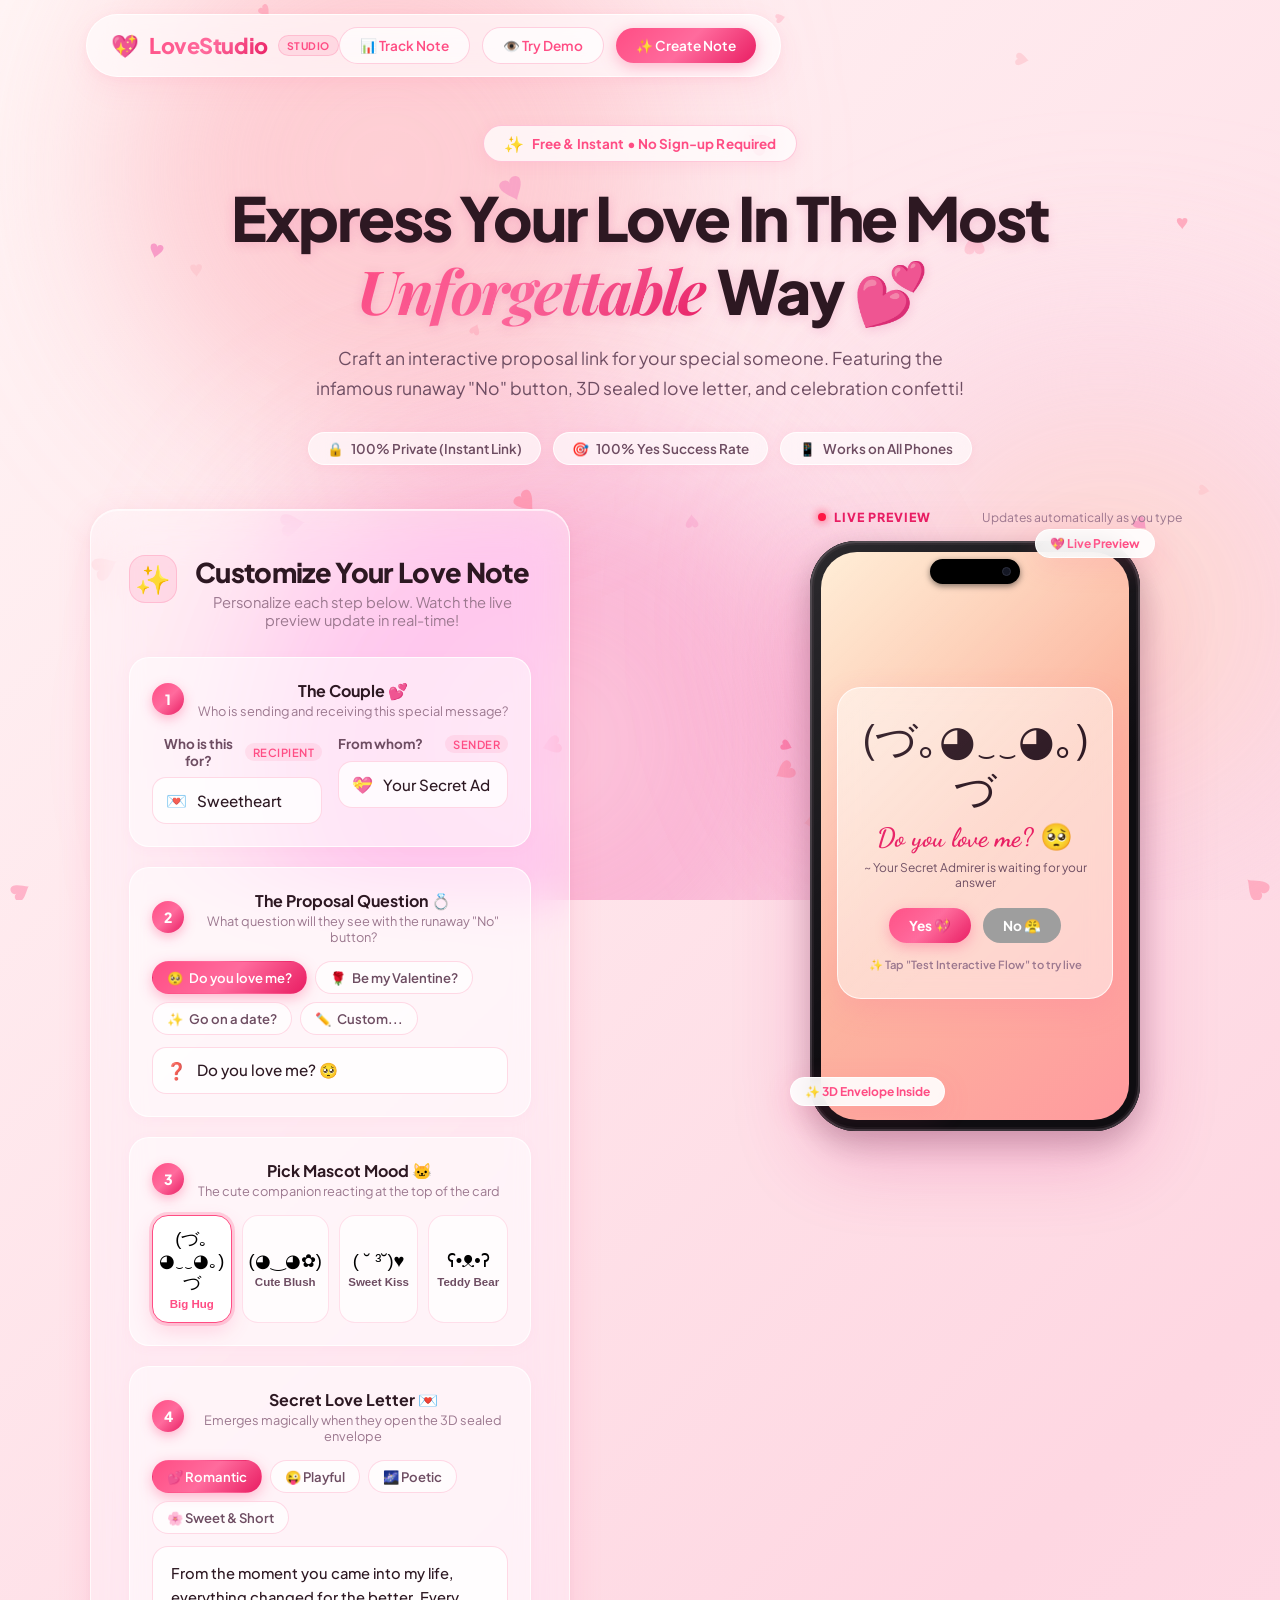
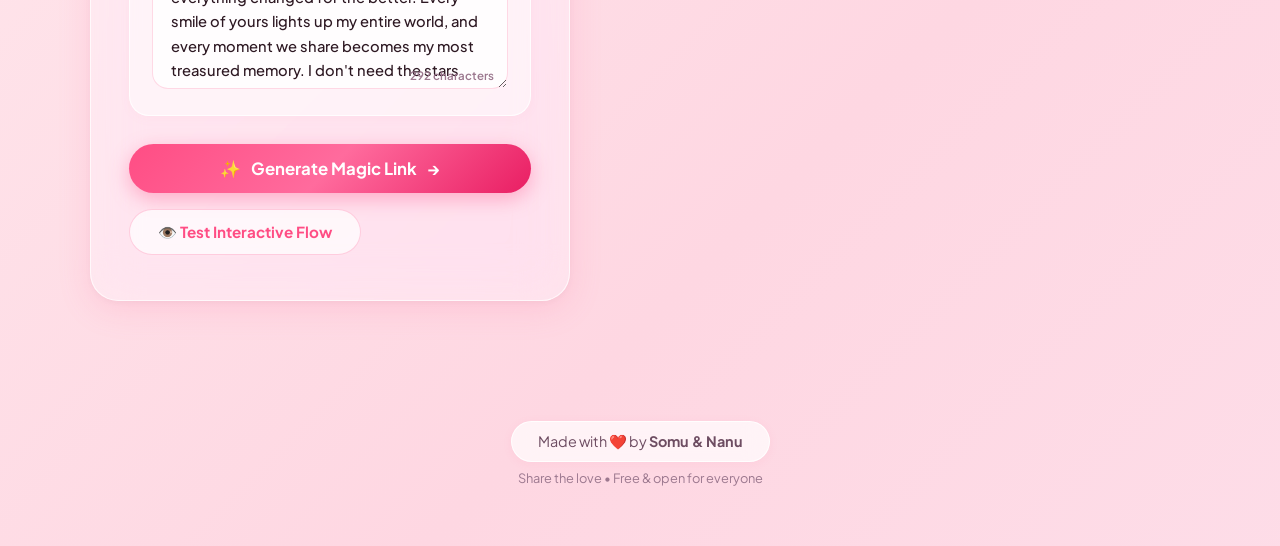
==== commit 45719c6d: "fix(mobile): optimize mobile responsive layout, remove audio button, enable sound by default" ====
--- a/index.html
+++ b/index.html
@@ -24,9 +24,6 @@
 
     <!-- Floating Hearts Canvas Background -->
     <canvas id="hearts-canvas" aria-label="Floating hearts background"></canvas>
-    
-    <!-- Audio Toggle -->
-    <button id="audio-toggle" aria-label="Toggle audio">🔇</button>
 
     <!-- Top Navigation Bar -->
     <header class="top-nav" id="top-nav">
--- a/style.css
+++ b/style.css
@@ -128,38 +128,6 @@
   height: 100%;
   pointer-events: none;
   z-index: 1;
-}
-
-/* ── Audio Toggle ── */
-#audio-toggle {
-  position: fixed;
-  top: 22px;
-  right: 24px;
-  z-index: 70;
-  background: rgba(255, 255, 255, 0.75);
-  backdrop-filter: blur(14px);
-  -webkit-backdrop-filter: blur(14px);
-  border: 1px solid rgba(255, 255, 255, 0.9);
-  width: 44px;
-  height: 44px;
-  border-radius: 50%;
-  display: flex;
-  justify-content: center;
-  align-items: center;
-  font-size: 1.15rem;
-  cursor: pointer;
-  box-shadow: 0 4px 16px rgba(255, 107, 157, 0.2);
-  transition: all 0.3s cubic-bezier(0.16, 1, 0.3, 1);
-}
-
-#audio-toggle:hover {
-  transform: scale(1.1) rotate(10deg);
-  background: white;
-  box-shadow: 0 6px 22px rgba(255, 107, 157, 0.35);
-}
-
-#audio-toggle:active {
-  transform: scale(0.92);
 }
 
 /* ═══════════════════════════════════════════════════════════════
@@ -396,38 +364,40 @@
 .mobile-view-tabs {
   display: none;
   justify-content: center;
-  margin: 10px auto 24px;
-  padding: 0 20px;
-  max-width: 380px;
+  margin: 12px auto 22px;
+  padding: 4px;
+  max-width: 330px;
+  width: calc(100% - 32px);
+  background: rgba(255, 255, 255, 0.75);
+  backdrop-filter: blur(14px);
+  -webkit-backdrop-filter: blur(14px);
+  border: 1.5px solid rgba(255, 107, 157, 0.35);
+  border-radius: 50px;
+  box-shadow: 0 4px 16px rgba(255, 107, 157, 0.12);
 }
 
 .mobile-tab-btn {
   flex: 1;
-  padding: 10px 16px;
+  padding: 9px 14px;
   font-family: var(--font-main);
-  font-size: 0.88rem;
+  font-size: 0.84rem;
   font-weight: 700;
   border: none;
+  border-radius: 50px;
   cursor: pointer;
-  background: rgba(255, 255, 255, 0.55);
-  color: var(--text-secondary);
-  transition: all 0.25s ease;
-}
-
-.mobile-tab-btn:first-child {
-  border-radius: 50px 0 0 50px;
-  border: 1px solid rgba(255, 107, 157, 0.25);
-  border-right: none;
-}
-
-.mobile-tab-btn:last-child {
-  border-radius: 0 50px 50px 0;
-  border: 1px solid rgba(255, 107, 157, 0.25);
+  background: transparent;
+  color: #4a283e;
+  transition: all 0.25s cubic-bezier(0.16, 1, 0.3, 1);
+  display: inline-flex;
+  align-items: center;
+  justify-content: center;
+  gap: 6px;
+  -webkit-tap-highlight-color: transparent;
 }
 
 .mobile-tab-btn.active {
   background: var(--primary-gradient);
-  color: white;
+  color: #ffffff !important;
   box-shadow: 0 4px 14px var(--primary-glow);
 }
 
@@ -1745,11 +1715,14 @@
 @media (max-width: 960px) {
   .studio-grid {
     grid-template-columns: 1fr;
-    gap: 36px;
+    gap: 32px;
   }
 
   .preview-column {
     position: static;
+    margin: 0 auto;
+    width: 100%;
+    max-width: 440px;
   }
 
   .mobile-view-tabs {
@@ -1762,7 +1735,9 @@
   }
 
   .studio-section.show-preview .preview-column {
-    display: block;
+    display: flex;
+    flex-direction: column;
+    align-items: center;
   }
 
   .studio-section:not(.show-preview) .preview-column {
@@ -1770,52 +1745,358 @@
   }
 }
 
-@media (max-width: 600px) {
+@media (max-width: 640px) {
+  /* Top Nav: Prevent all overflow on phones */
   .top-nav {
-    margin-top: 10px;
+    margin-top: 8px;
+    padding: 0 10px;
+    width: 100%;
+  }
+
+  .nav-container {
+    padding: 8px 12px;
+    gap: 6px;
+    border-radius: 50px;
+  }
+
+  .nav-brand {
+    gap: 6px;
+    flex-shrink: 0;
+  }
+
+  .nav-heart-badge {
+    font-size: 1.2rem;
+  }
+
+  .nav-title {
+    font-size: 1.12rem;
+  }
+
+  .nav-version-pill {
+    display: none !important; /* Hide STUDIO pill on mobile to prevent navbar overflow */
+  }
+
+  .nav-actions {
+    gap: 6px;
+    flex-shrink: 0;
+  }
+
+  .nav-btn {
+    padding: 7px 12px;
+    font-size: 0.78rem;
+    white-space: nowrap;
+  }
+
+  .nav-btn.primary {
+    display: none !important; /* User is already on the creator page, hide redundant button */
+  }
+
+  /* Hero Section */
+  .hero-section {
+    padding: 26px 14px 18px;
+  }
+
+  .hero-badge {
+    font-size: 0.78rem;
+    padding: 6px 14px;
+    margin-bottom: 14px;
+  }
+
+  .hero-title {
+    font-size: clamp(1.85rem, 7.2vw, 2.35rem);
+    line-height: 1.2;
+    margin-bottom: 14px;
+  }
+
+  .hero-subtitle {
+    font-size: 0.94rem;
+    line-height: 1.55;
+    margin-bottom: 20px;
+  }
+
+  .hero-stats {
+    gap: 8px;
+  }
+
+  .stat-pill {
+    font-size: 0.78rem;
+    padding: 6px 12px;
+  }
+
+  /* Studio Customizer Form */
+  .studio-section {
     padding: 0 12px;
-  }
-
-  .nav-container {
-    padding: 10px 18px;
-  }
-
-  .nav-title {
-    font-size: 1.15rem;
-  }
-
-  .hero-section {
-    padding: 34px 16px 20px;
-  }
-
-  .hero-title {
-    font-size: 2.1rem;
+    margin-bottom: 45px;
   }
 
   .creator-card {
-    padding: 26px 18px;
-    border-radius: 26px;
+    padding: 24px 16px;
+    border-radius: 24px;
+  }
+
+  .creator-header {
+    gap: 12px;
+    margin-bottom: 20px;
+  }
+
+  .creator-header-icon {
+    width: 40px;
+    height: 40px;
+    font-size: 1.4rem;
+    border-radius: 12px;
+  }
+
+  .creator-title {
+    font-size: 1.4rem;
+  }
+
+  .creator-desc {
+    font-size: 0.85rem;
+  }
+
+  .bento-step-card {
+    padding: 16px 14px;
+    border-radius: 18px;
+    margin-bottom: 16px;
+  }
+
+  .bento-step-header {
+    gap: 10px;
+    margin-bottom: 12px;
+  }
+
+  .step-number {
+    width: 28px;
+    height: 28px;
+    font-size: 0.8rem;
+  }
+
+  .step-info h3 {
+    font-size: 0.95rem;
+  }
+
+  .step-info p {
+    font-size: 0.75rem;
   }
 
   .inputs-row {
     grid-template-columns: 1fr;
-    gap: 14px;
+    gap: 12px;
+  }
+
+  .studio-input {
+    font-size: 0.9rem;
+    padding: 11px 14px 11px 40px;
+  }
+
+  .input-icon {
+    left: 12px;
+    font-size: 0.95rem;
+  }
+
+  .preset-chips {
+    gap: 6px;
+  }
+
+  .preset-chip {
+    padding: 6px 11px;
+    font-size: 0.76rem;
   }
 
   .mascot-chips {
     grid-template-columns: repeat(2, 1fr);
-  }
-
+    gap: 8px;
+  }
+
+  .mascot-chip {
+    padding: 10px 4px;
+  }
+
+  .mascot-chip .mascot-face {
+    font-size: 1.05rem;
+  }
+
+  .mascot-chip .mascot-label {
+    font-size: 0.68rem;
+  }
+
+  .studio-textarea {
+    font-size: 0.88rem;
+    padding: 12px 14px 28px;
+  }
+
+  .creator-actions {
+    flex-direction: column;
+    gap: 12px;
+    margin-top: 22px;
+  }
+
+  .btn-large {
+    min-width: 0;
+    width: 100%;
+    padding: 14px 20px;
+    font-size: 0.98rem;
+  }
+
+  .btn-large-secondary {
+    width: 100%;
+    padding: 13px 20px;
+    font-size: 0.9rem;
+    text-align: center;
+    display: flex;
+    justify-content: center;
+  }
+
+  /* Phone Mockup */
   .phone-mockup {
-    width: 290px;
-    height: 520px;
+    width: min(320px, 88vw);
+    height: 540px;
+    border-radius: 40px;
+    padding: 10px;
+  }
+
+  .floating-badge {
+    display: none; /* Hide floating badge chips outside the phone on mobile */
+  }
+
+  .phone-screen {
+    border-radius: 32px;
+  }
+
+  .mockup-card {
+    padding: 20px 14px;
+  }
+
+  .mockup-mascot {
+    font-size: 2.2rem;
+  }
+
+  .mockup-question {
+    font-size: 1.45rem;
+  }
+
+  /* Partner Experience Stages on Mobile */
+  .stage {
+    padding: 12px;
+  }
+
+  .glass-card {
+    padding: 30px 16px;
+    border-radius: 22px;
+  }
+
+  h1 {
+    font-size: 1.95rem;
+  }
+
+  p#subtitle-text {
+    font-size: 0.88rem;
+    margin-bottom: 18px;
+  }
+
+  .buttons-container {
+    gap: 12px;
+    min-height: 65px;
+  }
+
+  .btn-yes {
+    padding: 12px 28px;
+    font-size: 1.05rem;
+  }
+
+  .btn-no {
+    padding: 12px 24px;
+    font-size: 0.98rem;
+  }
+
+  .letter-card {
+    max-width: 100%;
+  }
+
+  .letter {
+    padding: 22px 16px;
+    border-radius: 16px;
+  }
+
+  .letter h2 {
+    font-size: 1.5rem;
+  }
+
+  .letter-content {
+    font-size: 0.88rem;
+    line-height: 1.62;
+  }
+
+  .envelope-area {
+    width: 190px;
+    height: 130px;
+  }
+
+  .envelope-pocket {
+    border-left-width: 95px;
+    border-right-width: 95px;
+    border-bottom-width: 70px;
+    border-top-width: 60px;
+  }
+
+  .envelope-flap {
+    border-left-width: 95px;
+    border-right-width: 95px;
+    border-top-width: 75px;
+  }
+
+  .envelope-seal {
+    top: -75px;
+  }
+
+  .date-grid {
+    grid-template-columns: 1fr 1fr;
+    gap: 10px;
+  }
+
+  .date-card {
+    padding: 14px 8px;
+  }
+
+  .date-emoji {
+    font-size: 1.6rem;
+  }
+
+  .date-label {
+    font-size: 0.78rem;
   }
 
   .viral-create-btn {
-    bottom: 55px;
+    bottom: 50px;
     right: 12px;
     font-size: 0.78rem;
     padding: 9px 18px;
+  }
+
+  .credit-footer {
+    bottom: 8px;
+    font-size: 0.75rem;
+    padding: 5px 14px;
+  }
+}
+
+@media (max-width: 380px) {
+  .nav-btn {
+    padding: 6px 9px;
+    font-size: 0.72rem;
+  }
+
+  .nav-title {
+    font-size: 1rem;
+  }
+
+  .hero-title {
+    font-size: 1.75rem;
+  }
+
+  .stat-pill {
+    font-size: 0.72rem;
+    padding: 5px 10px;
   }
 }
 
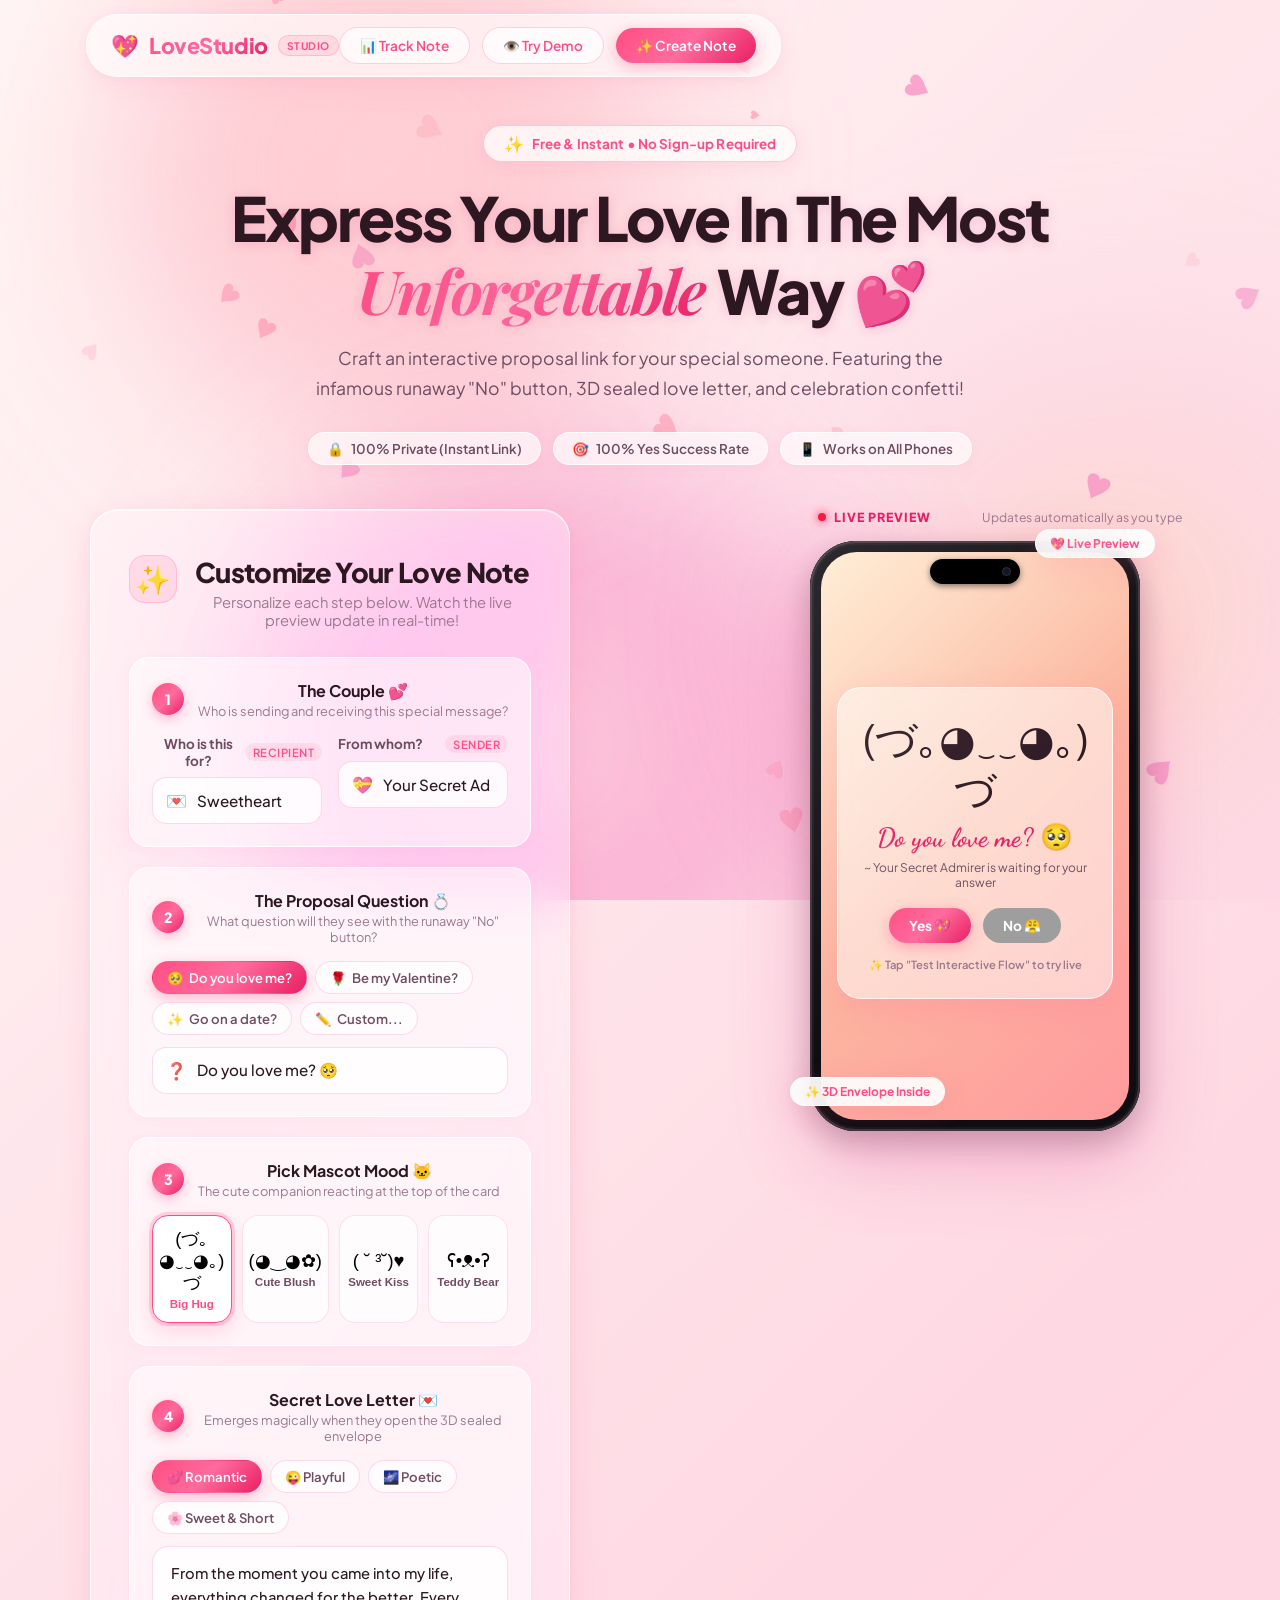
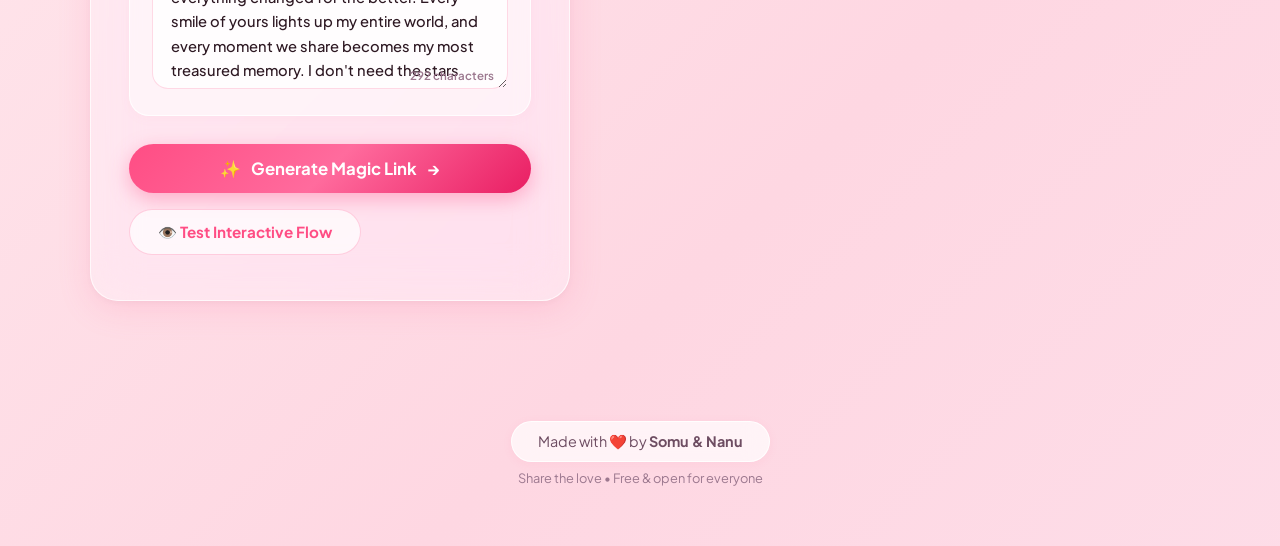
==== commit b2ead903: "feat(storage): implement 48-hour automated TTL cleanup via pg_cron, DB trigger, and RLS policies" ====
--- a/index.html
+++ b/index.html
@@ -385,6 +385,9 @@
         <div class="modal-content glass-card share-card">
             <h2 class="share-title">🎉 Your Magic Link is Ready!</h2>
             <p class="share-subtitle">Send this to your partner and watch their reaction 💕</p>
+            <div class="ttl-badge" style="display:inline-flex; align-items:center; gap:6px; font-size:0.78rem; font-weight:600; color:#ff4d84; background:rgba(255,77,132,0.1); border:1px solid rgba(255,77,132,0.25); border-radius:20px; padding:4px 12px; margin: 0 auto 14px auto;">
+                <span>⏳ Active for 48 Hours</span> • <span>Auto-cleans storage</span>
+            </div>
 
             <!-- Link Box -->
             <div class="link-box">
--- a/style.css
+++ b/style.css
@@ -1155,6 +1155,11 @@
   margin-top: 10px;
   pointer-events: auto;
   z-index: 10;
+  transition: min-height 0.3s cubic-bezier(0.16, 1, 0.3, 1);
+}
+
+.buttons-container.has-dodging {
+  min-height: 140px;
 }
 
 .btn {
@@ -1197,11 +1202,20 @@
   font-size: 1.1rem;
   border: 1px solid rgba(255, 255, 255, 0.8);
   box-shadow: 0 4px 12px rgba(0, 0, 0, 0.08);
-  transition: all 0.15s ease-out;
+  transition: all 0.2s cubic-bezier(0.16, 1, 0.3, 1);
 }
 
 .btn-no:hover {
   background: rgba(255, 255, 255, 0.9);
+}
+
+.btn-no.dodging {
+  position: absolute !important;
+  z-index: 20;
+  transition: left 0.22s cubic-bezier(0.16, 1, 0.3, 1),
+              top 0.22s cubic-bezier(0.16, 1, 0.3, 1),
+              transform 0.2s cubic-bezier(0.16, 1, 0.3, 1),
+              opacity 0.3s ease !important;
 }
 
 .btn-love {
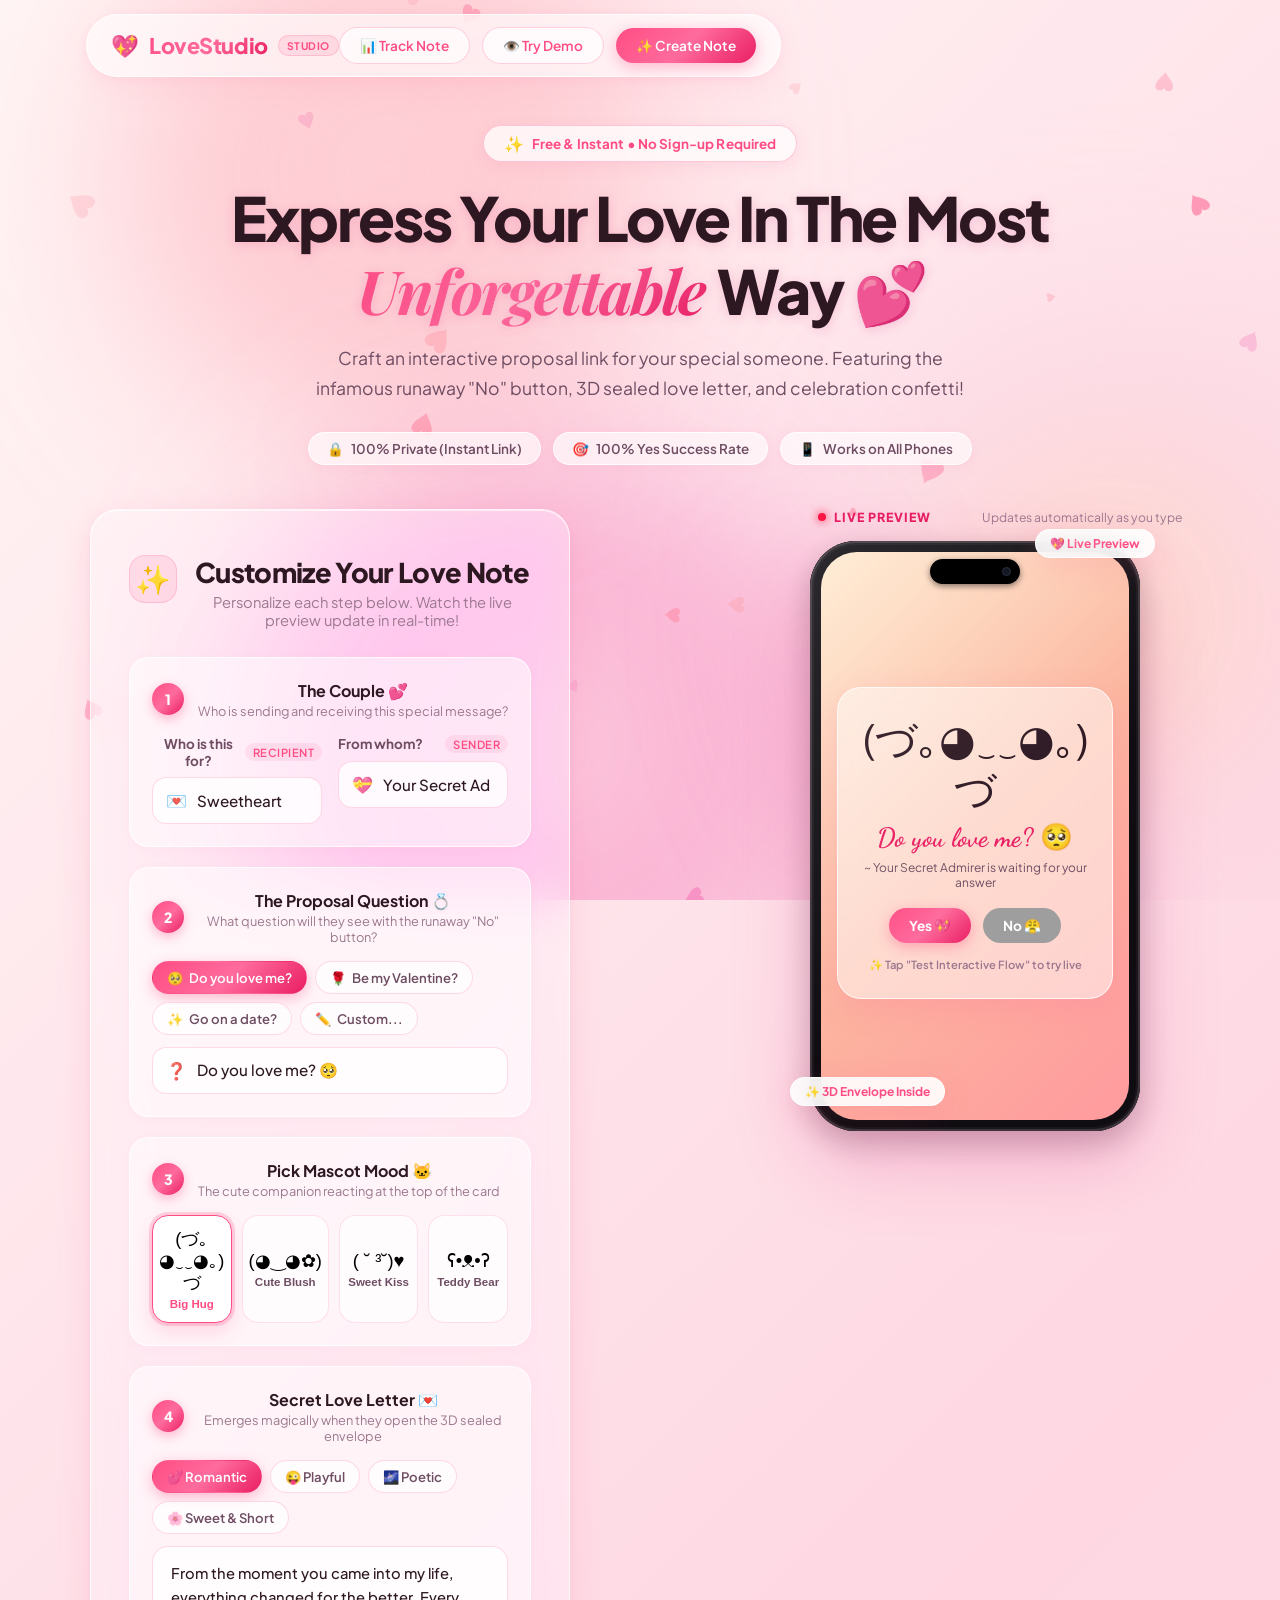
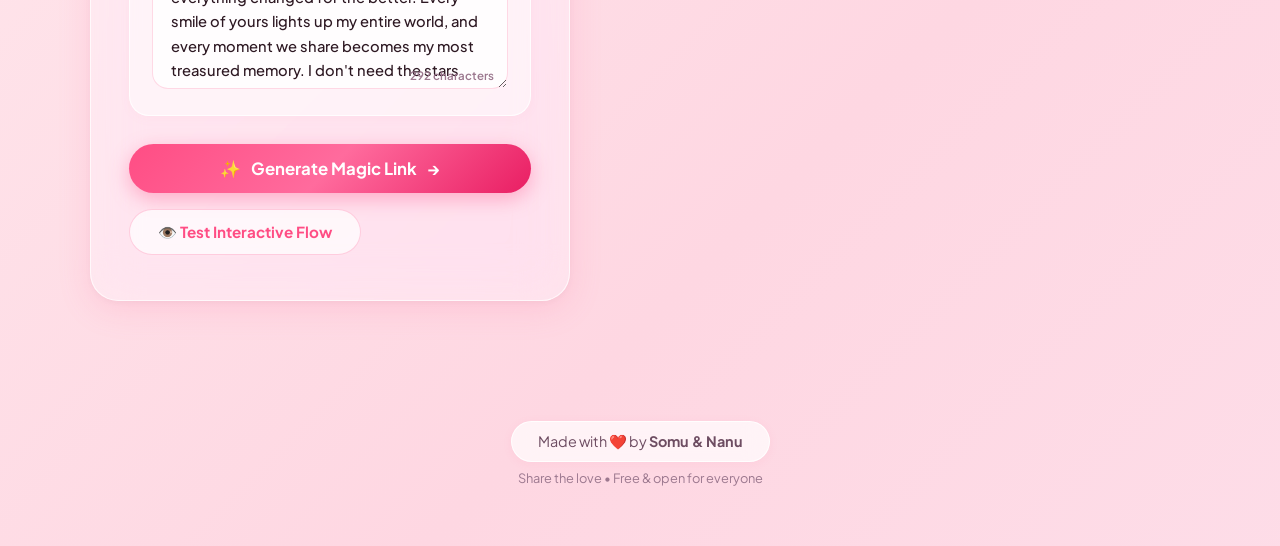
==== commit ae73dc39: "feat(ui): display Make your own love note after date planning instead of startover, remove persisten" ====
--- a/index.html
+++ b/index.html
@@ -362,14 +362,12 @@
                     </div>
                 </div>
                 <div id="date-result" class="date-result" style="display:none;"></div>
-                <button id="btn-restart" class="btn btn-love" style="display:none; margin-top: 20px;">Start Over 🔄</button>
-            </div>
-        </div>
-
-        <!-- Viral Call to Action Button for Partner -->
-        <button id="btn-viral-create" class="viral-create-btn" aria-label="Make your own love note">
-            ✨ Make your own love note
-        </button>
+                <div id="date-final-actions" class="date-final-actions" style="display:none;">
+                    <button id="btn-create-note-final" class="btn btn-love btn-final-cta">✨ Make your own love note</button>
+                    <button id="btn-restart" class="btn-restart-subtle">Start Over 🔄</button>
+                </div>
+            </div>
+        </div>
 
         <!-- Credit Footer -->
         <footer class="credit-footer">
--- a/style.css
+++ b/style.css
@@ -1533,29 +1533,61 @@
   animation: fadeInUp 0.4s ease;
 }
 
-/* ── Viral CTA Button ── */
-.viral-create-btn {
-  position: fixed;
-  bottom: 45px;
-  right: 22px;
-  z-index: 50;
+/* ── Date Final Actions (Make Your Own Love Note & Start Over) ── */
+.date-final-actions {
+  display: flex;
+  flex-direction: column;
+  align-items: center;
+  gap: 12px;
+  margin-top: 22px;
+  animation: fadeInUp 0.6s cubic-bezier(0.16, 1, 0.3, 1);
+}
+
+.btn-final-cta {
+  display: inline-flex;
+  align-items: center;
+  justify-content: center;
+  text-decoration: none;
   background: var(--primary-gradient);
   color: white;
-  font-family: var(--font-main);
-  font-size: 0.85rem;
+  padding: 14px 34px;
+  font-size: 1.08rem;
   font-weight: 700;
-  padding: 11px 22px;
   border-radius: 50px;
   border: none;
   cursor: pointer;
-  box-shadow: 0 6px 22px var(--primary-glow);
-  transition: all 0.3s ease;
-  user-select: none;
-}
-
-.viral-create-btn:hover {
-  transform: scale(1.06) translateY(-2px);
-  box-shadow: 0 8px 28px var(--primary-glow);
+  box-shadow: 0 8px 25px var(--primary-glow);
+  transform: scale(1);
+  transition: all 0.25s cubic-bezier(0.16, 1, 0.3, 1);
+}
+
+.btn-final-cta:hover {
+  transform: translateY(-2px) scale(1.05);
+  box-shadow: 0 12px 32px var(--primary-glow);
+}
+
+.btn-restart-subtle {
+  background: transparent;
+  border: none;
+  color: var(--text-secondary);
+  font-family: var(--font-main);
+  font-size: 0.88rem;
+  font-weight: 600;
+  cursor: pointer;
+  padding: 6px 16px;
+  border-radius: 20px;
+  transition: all 0.2s ease;
+  opacity: 0.75;
+}
+
+.btn-restart-subtle:hover {
+  opacity: 1;
+  color: var(--primary-pink-deep);
+  background: rgba(255, 77, 132, 0.08);
+}
+
+.viral-create-btn {
+  display: none !important;
 }
 
 /* ── Credit Footer on Experience Mode ── */
@@ -2080,13 +2112,6 @@
     font-size: 0.78rem;
   }
 
-  .viral-create-btn {
-    bottom: 50px;
-    right: 12px;
-    font-size: 0.78rem;
-    padding: 9px 18px;
-  }
-
   .credit-footer {
     bottom: 8px;
     font-size: 0.75rem;
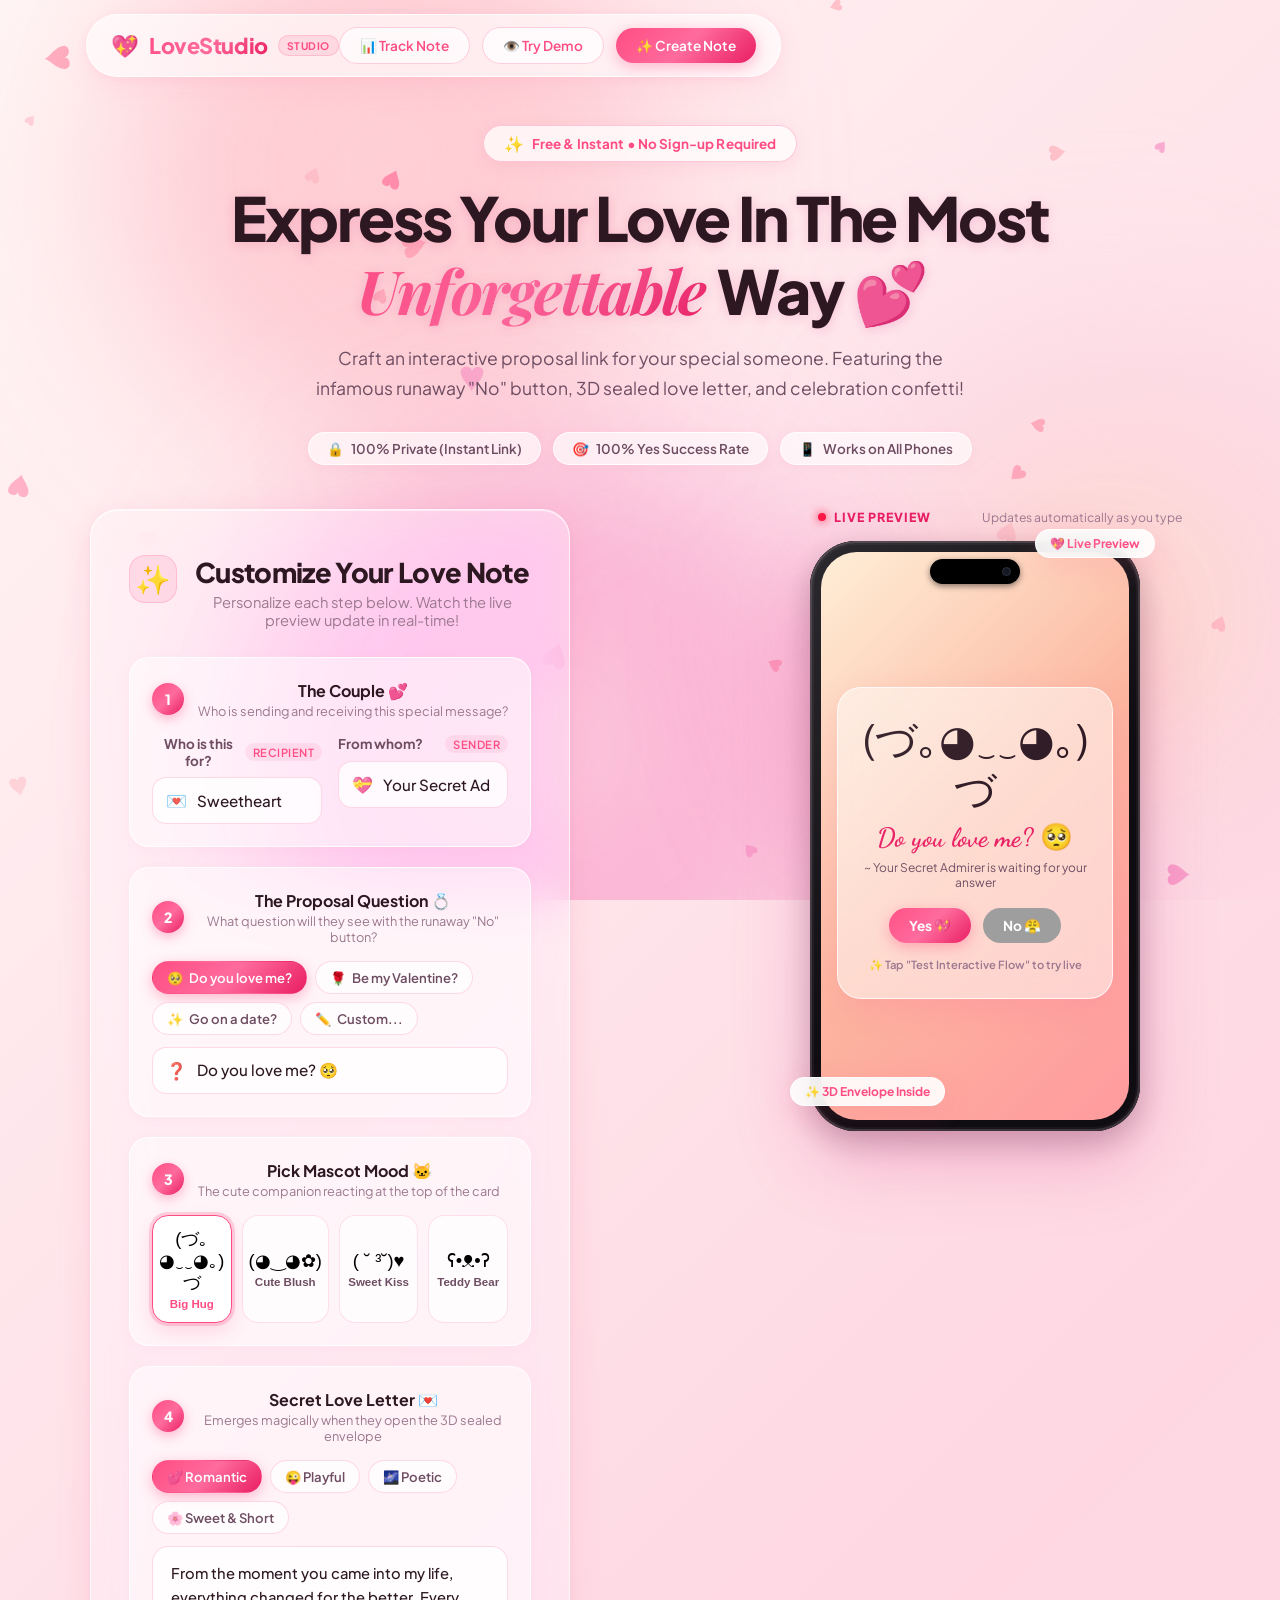
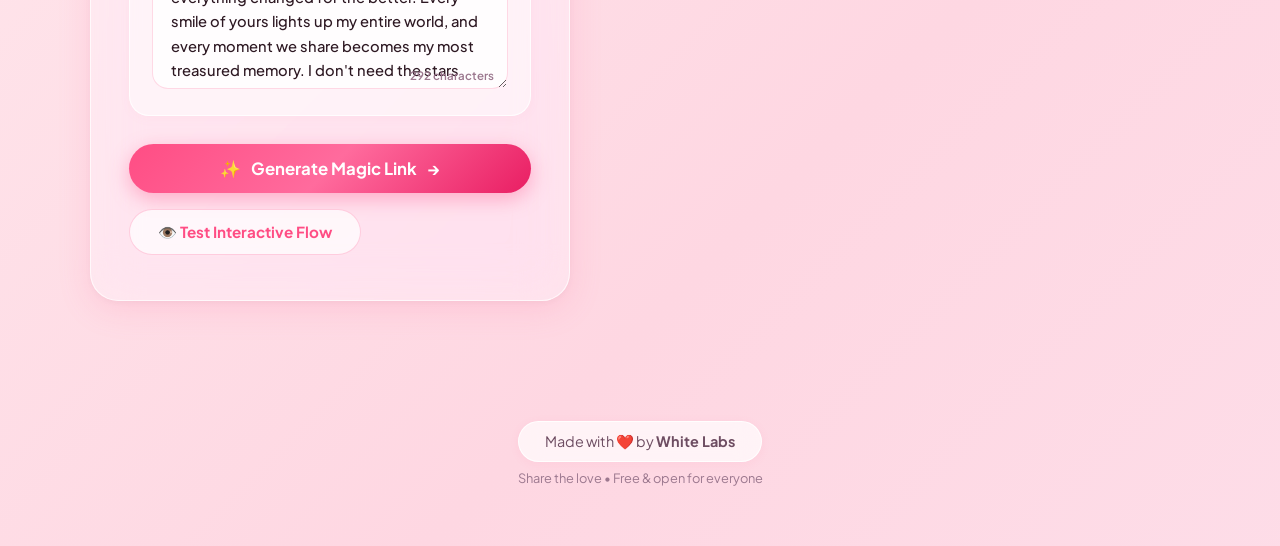
==== commit eee34da4: "docs: update footer credits to Made with love by White Labs" ====
--- a/index.html
+++ b/index.html
@@ -257,7 +257,7 @@
         <!-- Platform Footer -->
         <footer class="platform-footer">
             <div class="footer-credit-pill">
-                Made with <span class="credit-heart">❤️</span> by <strong>Somu & Nanu</strong>
+                Made with <span class="credit-heart">❤️</span> by <strong>White Labs</strong>
             </div>
             <p class="footer-sub">Share the love • Free & open for everyone</p>
         </footer>
@@ -371,7 +371,7 @@
 
         <!-- Credit Footer -->
         <footer class="credit-footer">
-            Made with <span class="credit-heart">❤️</span> by Somu & Nanu
+            Made with <span class="credit-heart">❤️</span> by White Labs
         </footer>
     </div>
 
--- a/style.css
+++ b/style.css
@@ -41,6 +41,7 @@
 
 html {
   scroll-behavior: smooth;
+  scroll-padding-top: 80px;
 }
 
 body {
@@ -53,6 +54,38 @@
   animation: gradient-shift 20s ease infinite;
   -webkit-font-smoothing: antialiased;
   -moz-osx-font-smoothing: grayscale;
+  -webkit-overflow-scrolling: touch;
+  overscroll-behavior-y: contain;
+}
+
+/* ── Soft Glassmorphism Scrollbars ── */
+::-webkit-scrollbar {
+  width: 9px;
+  height: 9px;
+}
+
+::-webkit-scrollbar-track {
+  background: rgba(255, 245, 247, 0.45);
+}
+
+::-webkit-scrollbar-thumb {
+  background: linear-gradient(180deg, rgba(255, 107, 157, 0.4), rgba(233, 30, 99, 0.4));
+  border-radius: 20px;
+  border: 2px solid rgba(255, 255, 255, 0.6);
+  background-clip: padding-box;
+  transition: all 0.3s ease;
+}
+
+::-webkit-scrollbar-thumb:hover {
+  background: linear-gradient(180deg, rgba(255, 77, 132, 0.75), rgba(233, 30, 99, 0.75));
+  border: 2px solid rgba(255, 255, 255, 0.85);
+  background-clip: padding-box;
+}
+
+/* Firefox soft scrollbar */
+* {
+  scrollbar-width: thin;
+  scrollbar-color: rgba(255, 107, 157, 0.45) rgba(255, 245, 247, 0.3);
 }
 
 @keyframes gradient-shift {
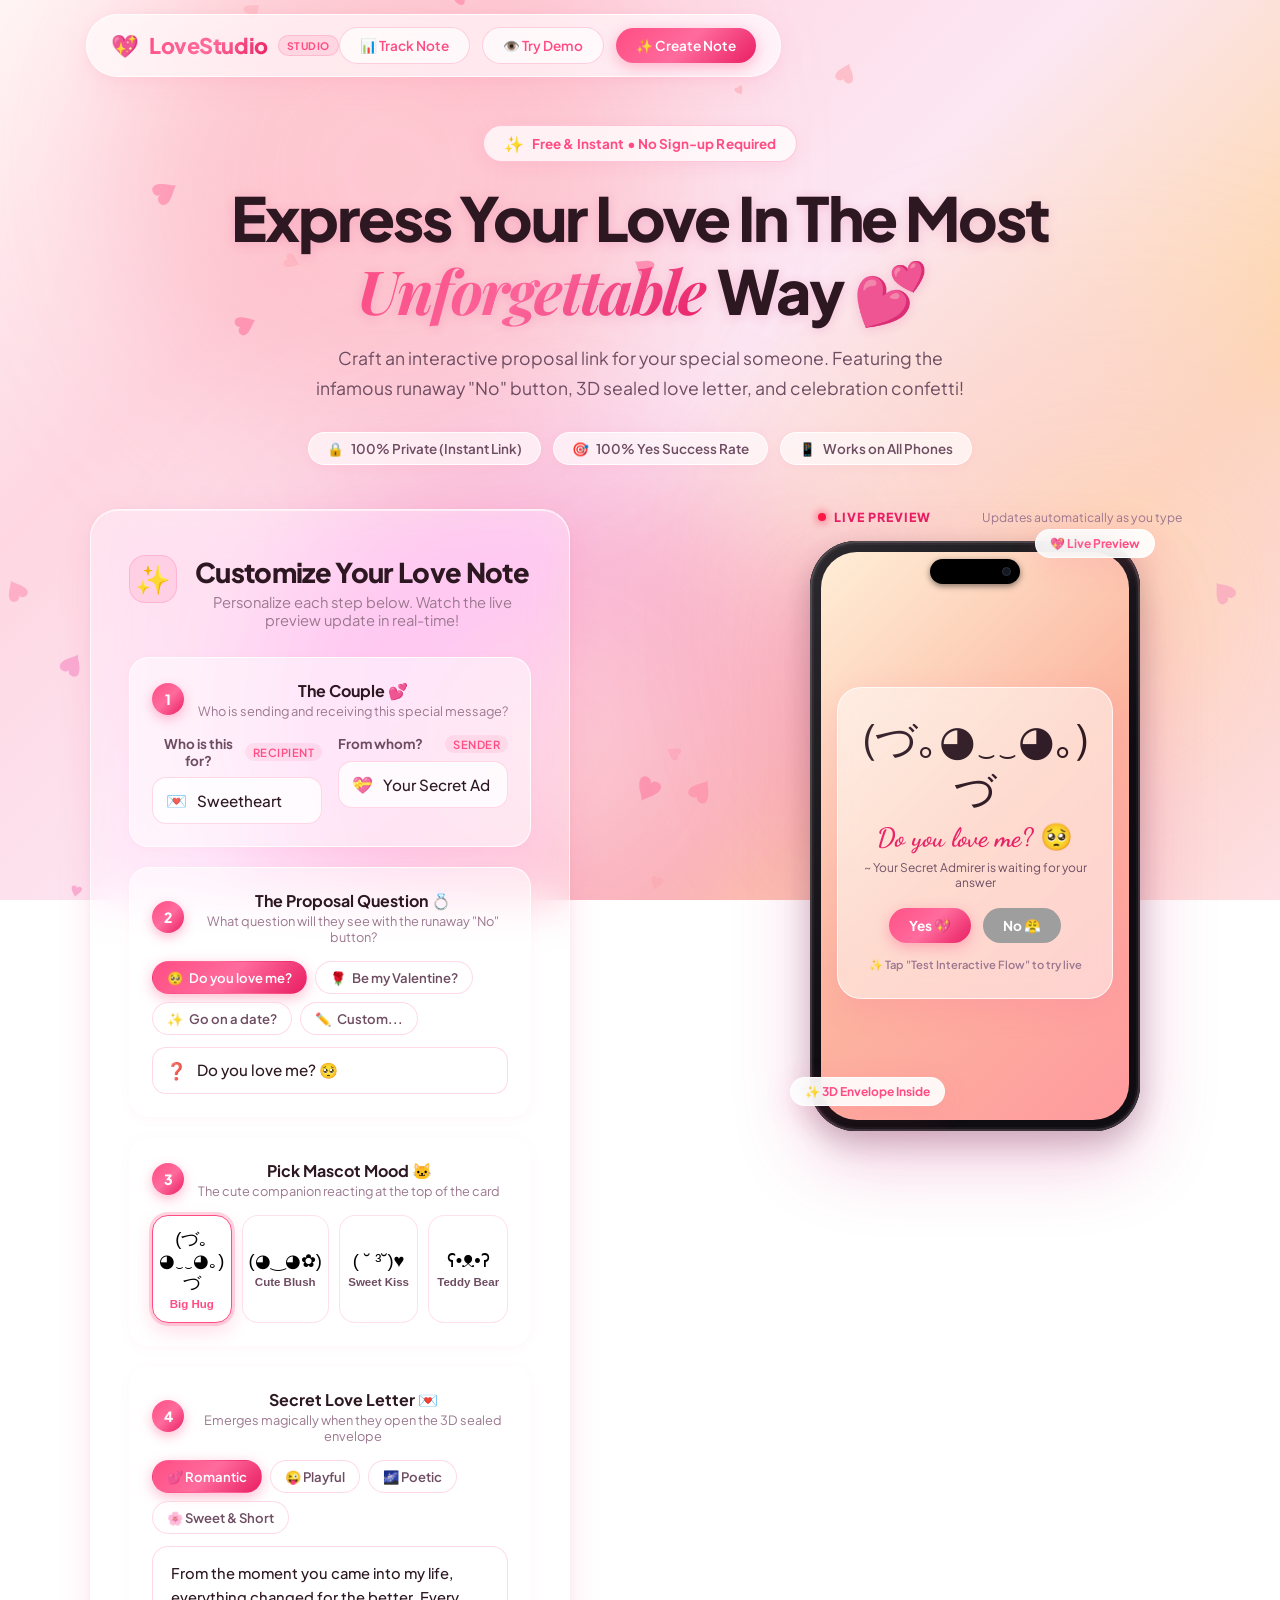
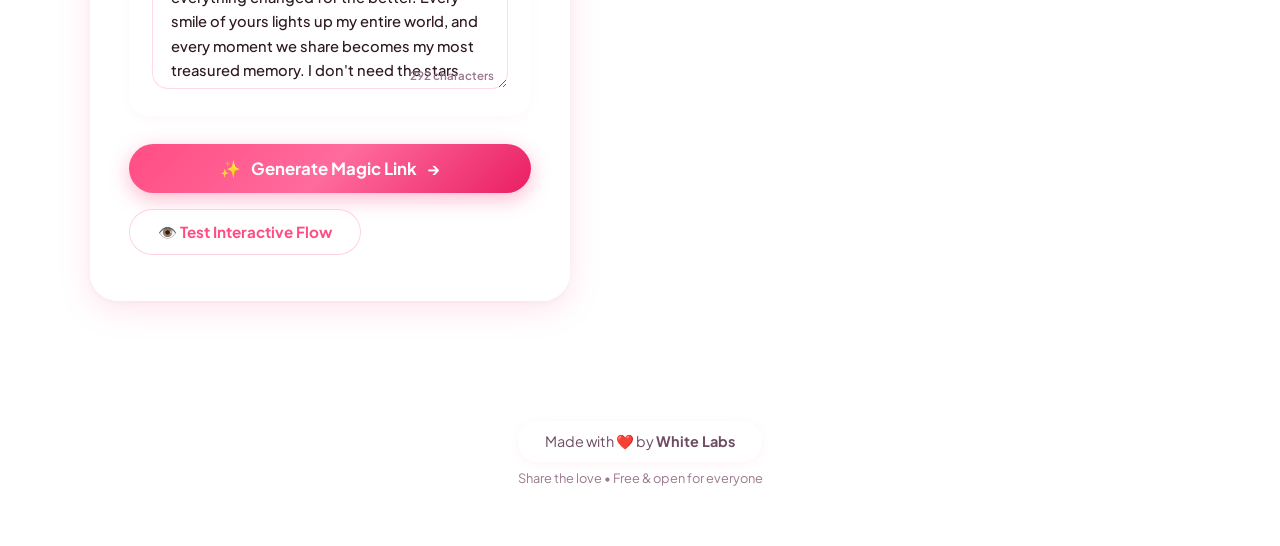
==== commit be04234d: "perf: compress font weights and eliminate mobile rendering lag" ====
--- a/index.html
+++ b/index.html
@@ -8,9 +8,11 @@
     <meta name="theme-color" content="#ff6b9d">
     <link rel="icon" href="data:image/svg+xml,<svg xmlns='http://www.w3.org/2000/svg' viewBox='0 0 100 100'><text y='.9em' font-size='90'>💖</text></svg>">
     
+    <link rel="dns-prefetch" href="https://fonts.googleapis.com">
+    <link rel="dns-prefetch" href="https://fonts.gstatic.com">
     <link rel="preconnect" href="https://fonts.googleapis.com">
     <link rel="preconnect" href="https://fonts.gstatic.com" crossorigin>
-    <link href="https://fonts.googleapis.com/css2?family=Dancing+Script:wght@700&family=Playfair+Display:ital,wght@1,600;1,700&family=Plus+Jakarta+Sans:wght@400;500;600;700;800&family=Poppins:wght@300;400;500;600;700&display=swap" rel="stylesheet">
+    <link href="https://fonts.googleapis.com/css2?family=Dancing+Script:wght@700&family=Playfair+Display:ital,wght@1,600&family=Plus+Jakarta+Sans:wght@400;600;700&display=swap" rel="stylesheet">
     
     <link rel="stylesheet" href="./style.css">
 </head>
--- a/style.css
+++ b/style.css
@@ -3,7 +3,7 @@
    ═══════════════════════════════════════════════════════════════ */
 
 :root {
-  --font-main: 'Plus Jakarta Sans', 'Poppins', -apple-system, BlinkMacSystemFont, sans-serif;
+  --font-main: 'Plus Jakarta Sans', -apple-system, BlinkMacSystemFont, 'Segoe UI', Roboto, sans-serif;
   --font-editorial: 'Playfair Display', Georgia, serif;
   --font-handwriting: 'Dancing Script', cursive;
 
@@ -50,12 +50,28 @@
   overflow-x: hidden;
   color: var(--text-primary);
   background: var(--bg-gradient);
-  background-size: 300% 300%;
-  animation: gradient-shift 20s ease infinite;
+  background-attachment: fixed;
   -webkit-font-smoothing: antialiased;
   -moz-osx-font-smoothing: grayscale;
   -webkit-overflow-scrolling: touch;
   overscroll-behavior-y: contain;
+}
+
+/* ── Snappy Mobile Touch Latency ── */
+button,
+a,
+input,
+select,
+textarea,
+.btn,
+.date-card,
+.nav-btn,
+.mobile-tab-btn,
+.envelope,
+.preset-chip,
+.mascot-chip {
+  touch-action: manipulation;
+  -webkit-tap-highlight-color: transparent;
 }
 
 /* ── Soft Glassmorphism Scrollbars ── */
@@ -111,9 +127,12 @@
 .aura-orb {
   position: absolute;
   border-radius: 50%;
-  filter: blur(90px);
-  opacity: 0.6;
+  filter: blur(80px);
+  opacity: 0.55;
   mix-blend-mode: multiply;
+  will-change: transform;
+  transform: translateZ(0);
+  backface-visibility: hidden;
   animation: aura-float 18s ease-in-out infinite alternate;
 }
 
@@ -2336,3 +2355,53 @@
   }
 }
 
+/* ═══════════════════════════════════════════════════════════════
+   ⚡ MOBILE PERFORMANCE & GPU OPTIMIZATION ENGINE
+   ═══════════════════════════════════════════════════════════════ */
+@media (max-width: 768px) {
+  /* 1. Stop heavy continuous aura-float animation & high-radius Gaussian blur on mobile */
+  .aura-orb {
+    animation: none !important;
+    filter: blur(35px) !important;
+    mix-blend-mode: normal !important;
+    opacity: 0.35 !important;
+    will-change: auto !important;
+  }
+
+  /* 2. Lighten backdrop-filter shader overhead on mobile cards for 60-120fps scrolling */
+  .glass-card,
+  .creator-card,
+  .bento-step-card,
+  .top-nav,
+  .modal-card,
+  .preview-phone-frame {
+    backdrop-filter: blur(8px) !important;
+    -webkit-backdrop-filter: blur(8px) !important;
+    background: rgba(255, 255, 255, 0.92) !important;
+  }
+
+  .bento-input {
+    backdrop-filter: none !important;
+    -webkit-backdrop-filter: none !important;
+    background: rgba(255, 255, 255, 0.96) !important;
+  }
+
+  /* 3. Floating canvas GPU isolation */
+  #hearts-canvas,
+  #confetti-canvas {
+    transform: translateZ(0);
+    will-change: transform;
+  }
+}
+
+@media (prefers-reduced-motion: reduce) {
+  *,
+  *::before,
+  *::after {
+    animation-duration: 0.01ms !important;
+    animation-iteration-count: 1 !important;
+    transition-duration: 0.01ms !important;
+    scroll-behavior: auto !important;
+  }
+}
+
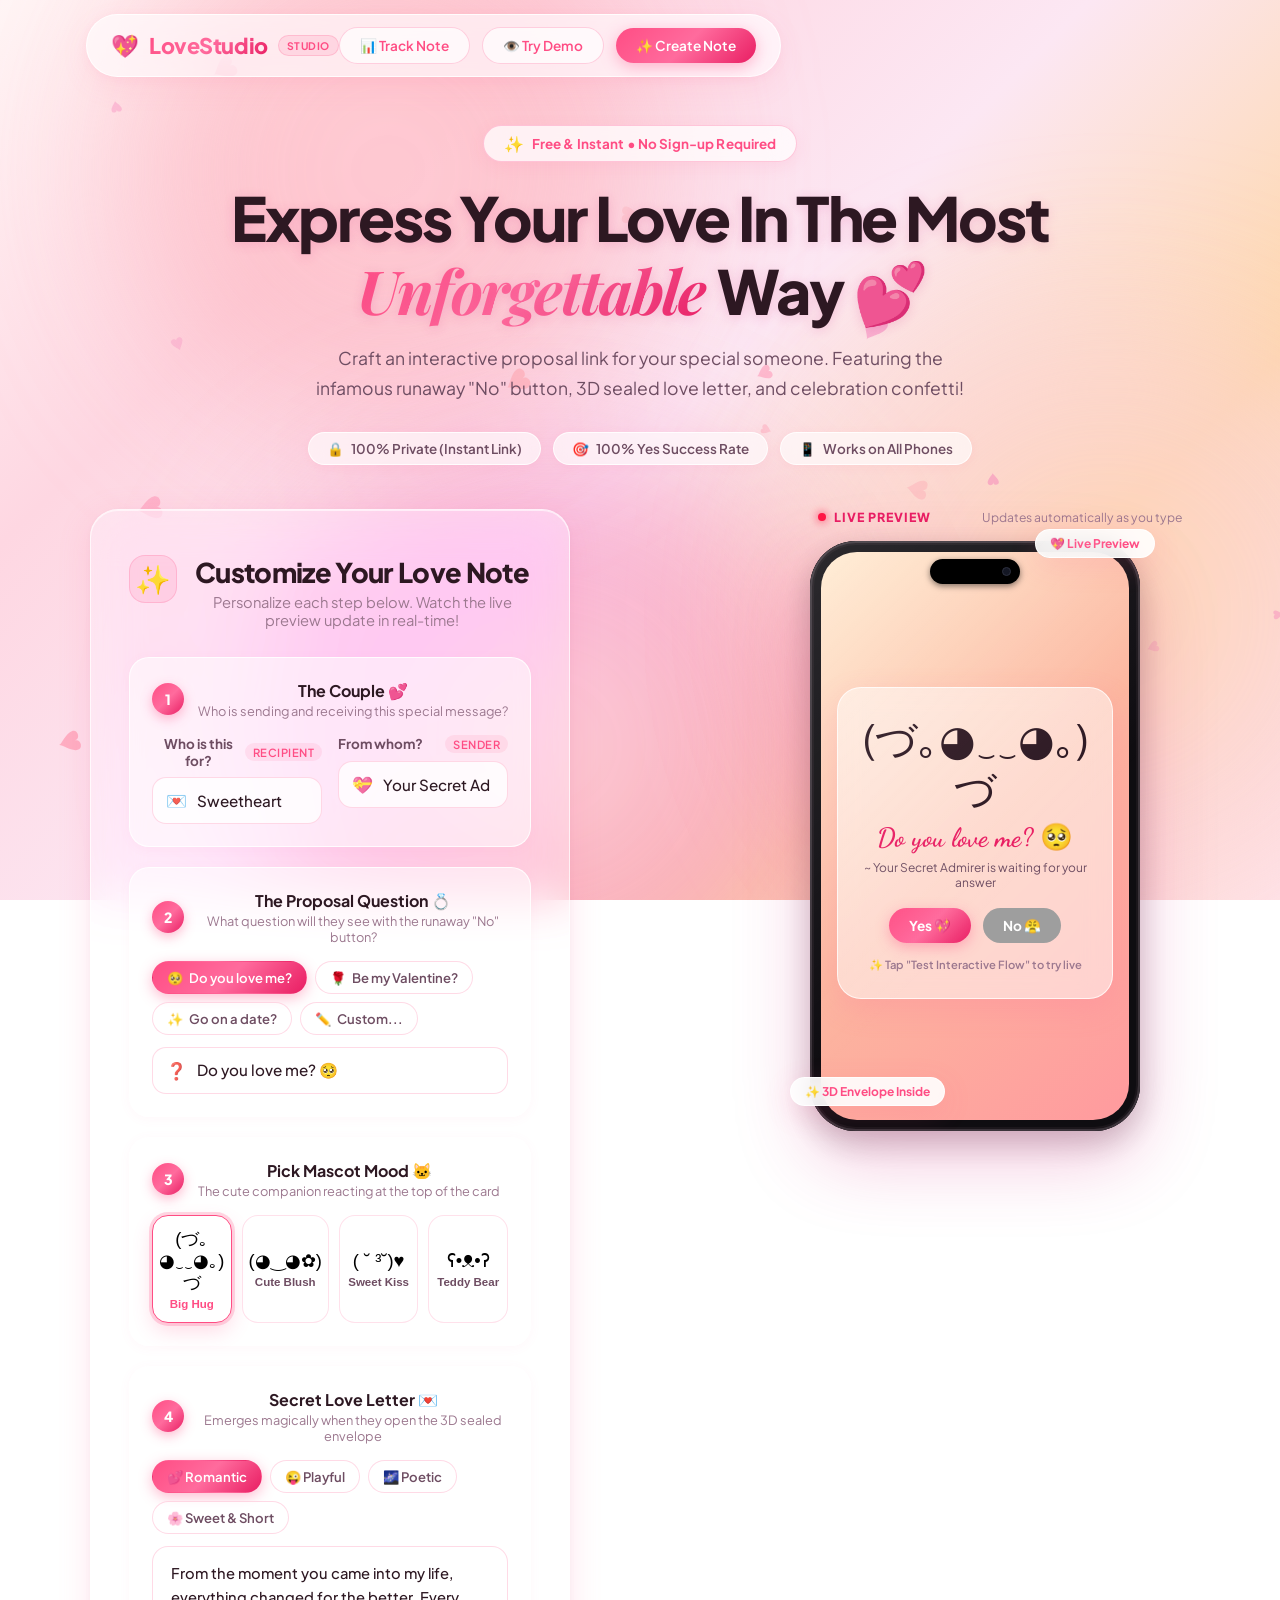
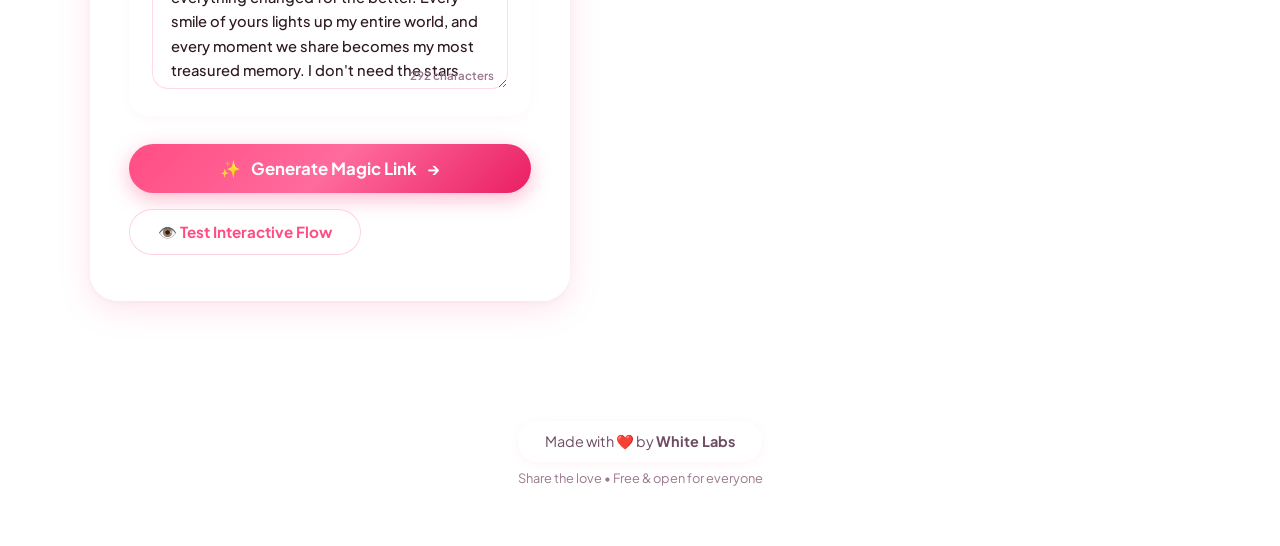
==== commit 97e8fa54: "feat: add mobile multi-step wizard customizer and preview flow" ====
--- a/index.html
+++ b/index.html
@@ -72,10 +72,22 @@
             </div>
         </section>
 
-        <!-- Mobile View Switcher (Visible only on small screens) -->
-        <div class="mobile-view-tabs" id="mobile-view-tabs">
-            <button type="button" class="mobile-tab-btn active" id="tab-btn-customize">✏️ Customize Note</button>
-            <button type="button" class="mobile-tab-btn" id="tab-btn-preview">📱 Live Phone Preview</button>
+        <!-- Mobile Step Wizard Progress & Navigation Bar -->
+        <div class="mobile-wizard-container" id="mobile-wizard-container">
+            <div class="wizard-header-status">
+                <span class="wizard-step-tag" id="wizard-step-badge">Step 1 of 4</span>
+                <span class="wizard-step-title" id="wizard-step-label">The Couple 💕</span>
+            </div>
+            <div class="wizard-progress-track">
+                <div class="wizard-progress-bar" id="wizard-progress-bar" style="width: 25%;"></div>
+            </div>
+            <div class="wizard-pills" id="wizard-pills">
+                <button type="button" class="wizard-pill active" data-step-target="1">1. Couple</button>
+                <button type="button" class="wizard-pill" data-step-target="2">2. Question</button>
+                <button type="button" class="wizard-pill" data-step-target="3">3. Mascot</button>
+                <button type="button" class="wizard-pill" data-step-target="4">4. Letter</button>
+                <button type="button" class="wizard-pill pill-preview" data-step-target="preview">📱 Preview</button>
+            </div>
         </div>
 
         <!-- Studio Creator & Live Preview -->
@@ -92,7 +104,7 @@
                     </div>
 
                     <!-- Step 1: The Couple -->
-                    <div class="bento-step-card">
+                    <div class="bento-step-card active-step" data-step="1">
                         <div class="bento-step-header">
                             <span class="step-number">1</span>
                             <div class="step-info">
@@ -122,10 +134,16 @@
                                 </div>
                             </div>
                         </div>
+                        <div class="wizard-step-actions">
+                            <button type="button" class="btn btn-love btn-step-next" data-next-step="2">
+                                <span>Next: Choose Question 💍</span>
+                                <span class="btn-arrow">→</span>
+                            </button>
+                        </div>
                     </div>
 
                     <!-- Step 2: The Question -->
-                    <div class="bento-step-card">
+                    <div class="bento-step-card" data-step="2">
                         <div class="bento-step-header">
                             <span class="step-number">2</span>
                             <div class="step-info">
@@ -151,10 +169,19 @@
                             <span class="input-icon">❓</span>
                             <input type="text" id="studio-question" class="studio-input" placeholder="Type your custom question..." value="Do you love me? 🥺">
                         </div>
+                        <div class="wizard-step-actions">
+                            <button type="button" class="btn btn-secondary btn-step-prev" data-prev-step="1">
+                                <span>← Back</span>
+                            </button>
+                            <button type="button" class="btn btn-love btn-step-next" data-next-step="3">
+                                <span>Next: Mascot Mood 🐱</span>
+                                <span class="btn-arrow">→</span>
+                            </button>
+                        </div>
                     </div>
 
                     <!-- Step 3: Mascot Selector -->
-                    <div class="bento-step-card">
+                    <div class="bento-step-card" data-step="3">
                         <div class="bento-step-header">
                             <span class="step-number">3</span>
                             <span class="step-info">
@@ -180,10 +207,19 @@
                                 <span class="mascot-label">Teddy Bear</span>
                             </button>
                         </div>
+                        <div class="wizard-step-actions">
+                            <button type="button" class="btn btn-secondary btn-step-prev" data-prev-step="2">
+                                <span>← Back</span>
+                            </button>
+                            <button type="button" class="btn btn-love btn-step-next" data-next-step="4">
+                                <span>Next: Love Letter 💌</span>
+                                <span class="btn-arrow">→</span>
+                            </button>
+                        </div>
                     </div>
 
                     <!-- Step 4: Secret Love Letter -->
-                    <div class="bento-step-card">
+                    <div class="bento-step-card" data-step="4">
                         <div class="bento-step-header">
                             <span class="step-number">4</span>
                             <div class="step-info">
@@ -200,6 +236,15 @@
                         <div class="textarea-wrapper">
                             <textarea id="studio-letter" class="studio-textarea" rows="4" placeholder="Write your heartfelt message here...">From the moment you came into my life, everything changed for the better. Every smile of yours lights up my entire world, and every moment we share becomes my most treasured memory. I don't need the stars when I have the sparkle in your eyes. You are my today, my tomorrow, and my forever. 💕</textarea>
                             <div class="char-count" id="letter-char-count">294 characters</div>
+                        </div>
+                        <div class="wizard-step-actions">
+                            <button type="button" class="btn btn-secondary btn-step-prev" data-prev-step="3">
+                                <span>← Back</span>
+                            </button>
+                            <button type="button" class="btn btn-love btn-step-next btn-finish-steps" data-next-step="preview">
+                                <span>📱 See Live Preview</span>
+                                <span class="btn-arrow">→</span>
+                            </button>
                         </div>
                     </div>
 
@@ -252,6 +297,23 @@
                             </div>
                         </div>
                     </div>
+
+                    <!-- Mobile Preview Actions -->
+                    <div class="mobile-preview-actions" id="mobile-preview-actions">
+                        <button id="btn-mobile-generate" class="btn btn-love btn-large btn-preview-generate">
+                            <span class="btn-sparkle">✨</span>
+                            <span>Generate Magic Link</span>
+                            <span class="btn-arrow">→</span>
+                        </button>
+                        <div class="preview-actions-row">
+                            <button type="button" id="btn-mobile-edit" class="btn btn-secondary btn-preview-edit">
+                                <span>✏️ Edit Note</span>
+                            </button>
+                            <button type="button" id="btn-mobile-test" class="btn btn-secondary btn-preview-test">
+                                <span>👁️ Test Live Flow</span>
+                            </button>
+                        </div>
+                    </div>
                 </div>
             </div>
         </section>
--- a/style.css
+++ b/style.css
@@ -1807,13 +1807,37 @@
   gap: 14px;
 }
 
+/* ── Mobile Wizard (Default Desktop: Hidden) ── */
+.mobile-wizard-container {
+  display: none;
+}
+
+.wizard-step-actions {
+  display: none;
+}
+
+.mobile-preview-actions {
+  display: none;
+}
+
+@keyframes stepFadeIn {
+  from {
+    opacity: 0;
+    transform: translateY(10px) scale(0.99);
+  }
+  to {
+    opacity: 1;
+    transform: translateY(0) scale(1);
+  }
+}
+
 /* ═══════════════════════════════════════════════════════════════
    RESPONSIVE OVERRIDES
    ═══════════════════════════════════════════════════════════════ */
 @media (max-width: 960px) {
   .studio-grid {
     grid-template-columns: 1fr;
-    gap: 32px;
+    gap: 24px;
   }
 
   .preview-column {
@@ -1823,23 +1847,181 @@
     max-width: 440px;
   }
 
-  .mobile-view-tabs {
-    display: flex;
-  }
-
-  /* Support mobile tab switcher */
-  .studio-section.show-preview .creator-card {
-    display: none;
-  }
-
-  .studio-section.show-preview .preview-column {
+  /* ── Mobile Wizard Header ── */
+  .mobile-wizard-container {
     display: flex;
     flex-direction: column;
+    gap: 10px;
+    margin: 0 auto 20px auto;
+    width: 100%;
+    max-width: 580px;
+    padding: 0 4px;
+  }
+
+  .wizard-header-status {
+    display: flex;
+    justify-content: space-between;
     align-items: center;
+    padding: 0 4px;
+  }
+
+  .wizard-step-tag {
+    font-size: 0.76rem;
+    font-weight: 800;
+    text-transform: uppercase;
+    letter-spacing: 0.05em;
+    color: var(--primary-pink);
+    background: rgba(255, 107, 157, 0.12);
+    padding: 4px 10px;
+    border-radius: 20px;
+    border: 1px solid rgba(255, 107, 157, 0.2);
+  }
+
+  .wizard-step-title {
+    font-size: 0.95rem;
+    font-weight: 700;
+    color: var(--text-primary);
+  }
+
+  .wizard-progress-track {
+    width: 100%;
+    height: 7px;
+    background: rgba(255, 107, 157, 0.15);
+    border-radius: 10px;
+    overflow: hidden;
+  }
+
+  .wizard-progress-bar {
+    height: 100%;
+    background: var(--primary-gradient);
+    border-radius: 10px;
+    transition: width 0.35s cubic-bezier(0.16, 1, 0.3, 1);
+  }
+
+  .wizard-pills {
+    display: flex;
+    gap: 6px;
+    overflow-x: auto;
+    padding: 4px 2px;
+    -webkit-overflow-scrolling: touch;
+    scrollbar-width: none;
+  }
+
+  .wizard-pills::-webkit-scrollbar {
+    display: none;
+  }
+
+  .wizard-pill {
+    flex-shrink: 0;
+    font-size: 0.78rem;
+    font-weight: 600;
+    padding: 6px 13px;
+    border-radius: 20px;
+    background: rgba(255, 255, 255, 0.85);
+    border: 1px solid rgba(255, 107, 157, 0.22);
+    color: var(--text-secondary);
+    cursor: pointer;
+    transition: all 0.2s ease;
+    white-space: nowrap;
+    touch-action: manipulation;
+  }
+
+  .wizard-pill:hover,
+  .wizard-pill.active {
+    background: var(--primary-gradient);
+    color: white;
+    border-color: transparent;
+    box-shadow: 0 2px 10px rgba(255, 77, 132, 0.35);
+  }
+
+  .wizard-pill.pill-preview {
+    border-style: dashed;
+    border-color: rgba(255, 77, 132, 0.45);
+  }
+
+  /* ── Mobile Step Filtering: Only show active step on mobile ── */
+  .creator-card .bento-step-card:not(.active-step) {
+    display: none !important;
+  }
+
+  .creator-card .bento-step-card.active-step {
+    display: block !important;
+    animation: stepFadeIn 0.3s cubic-bezier(0.16, 1, 0.3, 1);
+  }
+
+  .creator-card .creator-actions {
+    display: none !important; /* Managed by wizard next/preview buttons */
+  }
+
+  /* ── Mobile Wizard Navigation Buttons ── */
+  .wizard-step-actions {
+    display: flex;
+    gap: 10px;
+    margin-top: 24px;
+    padding-top: 16px;
+    border-top: 1px dashed rgba(255, 107, 157, 0.2);
+    align-items: center;
+    justify-content: flex-end;
+  }
+
+  .wizard-step-actions .btn-step-next {
+    flex: 1;
+    justify-content: center;
+    padding: 13px 18px;
+    font-size: 0.95rem;
+  }
+
+  .wizard-step-actions .btn-step-prev {
+    min-width: 88px;
+    justify-content: center;
+    padding: 13px 16px;
+    font-size: 0.9rem;
+  }
+
+  /* ── Mobile Preview Screen Actions ── */
+  .mobile-preview-actions {
+    display: flex;
+    flex-direction: column;
+    gap: 10px;
+    margin-top: 20px;
+    width: 100%;
+    animation: stepFadeIn 0.35s ease;
+  }
+
+  .btn-preview-generate {
+    width: 100%;
+    justify-content: center;
+    padding: 15px 20px;
+    font-size: 1.05rem;
+  }
+
+  .preview-actions-row {
+    display: flex;
+    gap: 10px;
+    width: 100%;
+  }
+
+  .preview-actions-row .btn {
+    flex: 1;
+    justify-content: center;
+    padding: 11px 14px;
+    font-size: 0.88rem;
+  }
+
+  /* Support mobile preview switcher */
+  .studio-section.show-preview .creator-card {
+    display: none !important;
+  }
+
+  .studio-section.show-preview .preview-column {
+    display: flex !important;
+    flex-direction: column;
+    align-items: center;
+    animation: stepFadeIn 0.35s ease;
   }
 
   .studio-section:not(.show-preview) .preview-column {
-    display: none;
+    display: none !important;
   }
 }
 
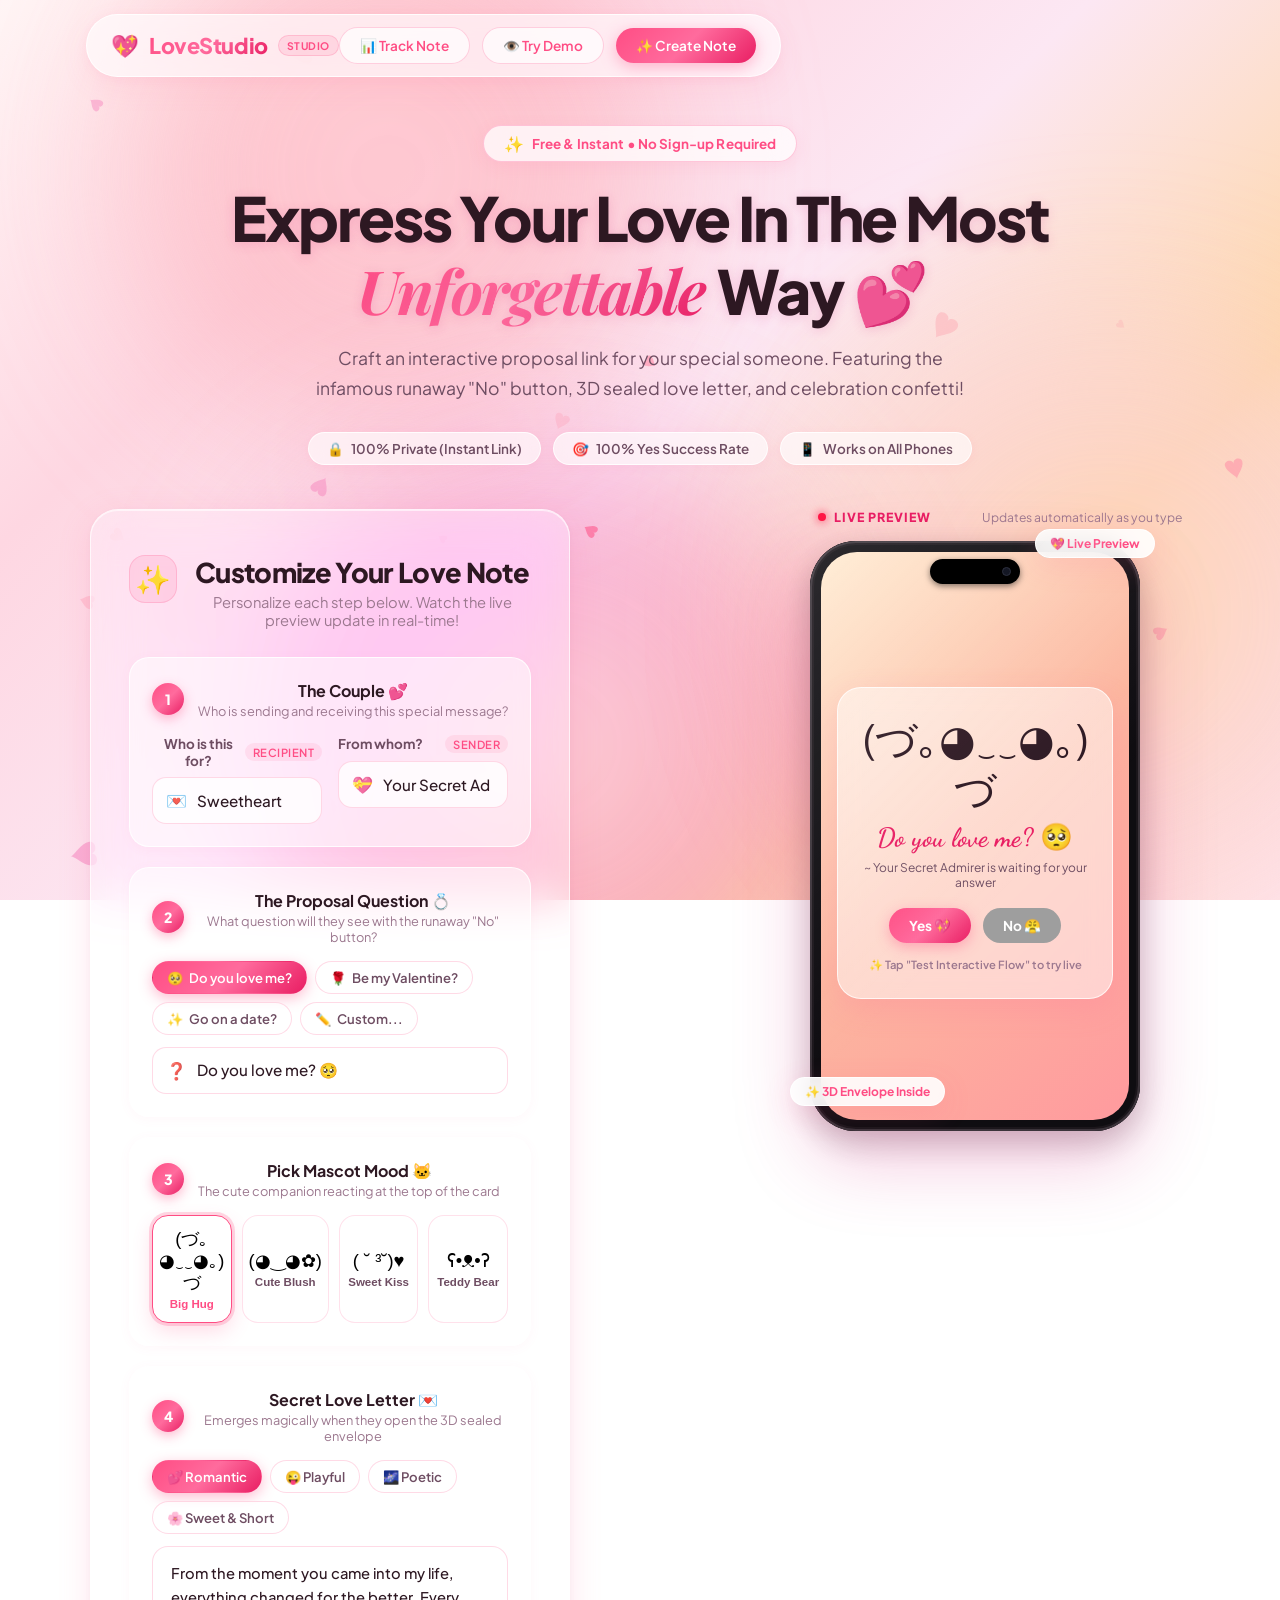
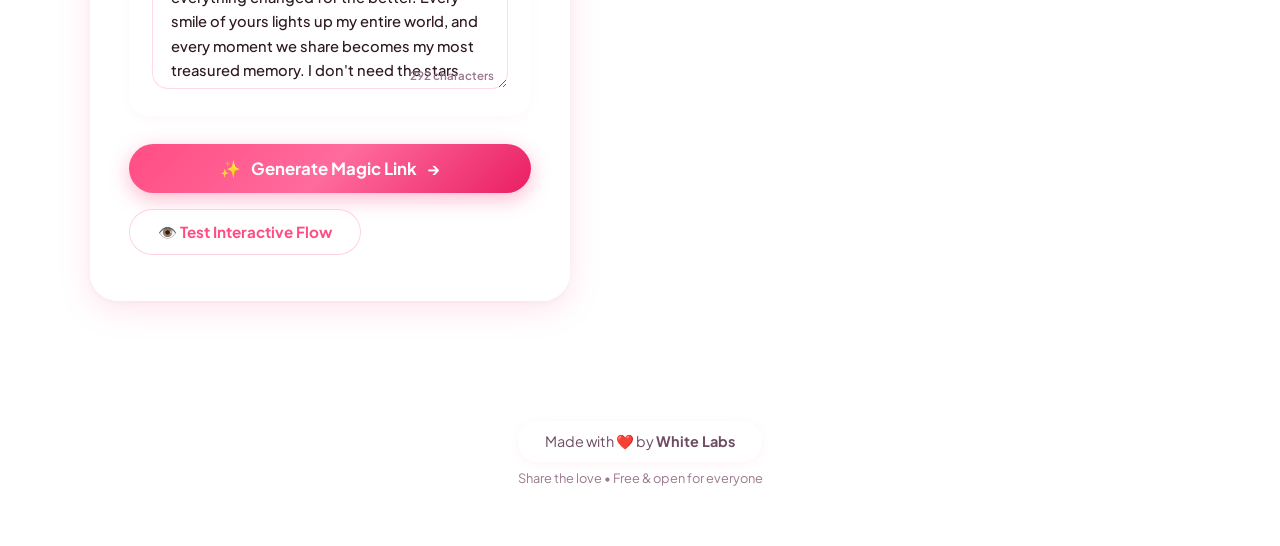
==== commit c0dd0406: "fix(modal): redesign share modal layout and fix copy button overflow on mobile" ====
--- a/index.html
+++ b/index.html
@@ -445,43 +445,63 @@
     <div id="share-modal" class="modal" style="display:none;">
         <div class="modal-overlay" id="share-modal-overlay"></div>
         <div class="modal-content glass-card share-card">
-            <h2 class="share-title">🎉 Your Magic Link is Ready!</h2>
-            <p class="share-subtitle">Send this to your partner and watch their reaction 💕</p>
-            <div class="ttl-badge" style="display:inline-flex; align-items:center; gap:6px; font-size:0.78rem; font-weight:600; color:#ff4d84; background:rgba(255,77,132,0.1); border:1px solid rgba(255,77,132,0.25); border-radius:20px; padding:4px 12px; margin: 0 auto 14px auto;">
-                <span>⏳ Active for 48 Hours</span> • <span>Auto-cleans storage</span>
-            </div>
-
-            <!-- Link Box -->
+            <!-- Close Icon -->
+            <button type="button" id="btn-close-share-x" class="modal-close-icon" aria-label="Close modal">✕</button>
+
+            <!-- Header -->
+            <div class="share-modal-header">
+                <div class="share-ready-pill"><span>✨</span> Link Ready</div>
+                <h2 class="share-title">Your Magic Link is Ready!</h2>
+                <p class="share-subtitle">Send this to your partner and watch their reaction 💕</p>
+                <div class="ttl-badge">
+                    <span>⏳ Active for 48 Hours</span>
+                    <span class="ttl-dot">•</span>
+                    <span>Auto-cleans storage</span>
+                </div>
+            </div>
+
+            <!-- Integrated Capsule Link Box -->
             <div class="link-box">
-                <input type="text" readonly id="share-link-input" class="input-field share-input" aria-label="Your magic link">
-                <button id="btn-copy-magic" class="btn btn-love btn-copy">Copy Link 📋</button>
+                <span class="link-box-icon">🔗</span>
+                <input type="text" readonly id="share-link-input" class="share-input" aria-label="Your magic link">
+                <button type="button" id="btn-copy-magic" class="btn btn-love btn-copy">
+                    <span class="copy-text">Copy Link</span>
+                    <span class="copy-icon">📋</span>
+                </button>
             </div>
 
             <!-- WhatsApp Direct Share -->
             <a id="btn-share-whatsapp" href="#" target="_blank" rel="noopener noreferrer" class="btn btn-whatsapp">
-                <span class="wa-icon">💬</span> Share on WhatsApp
+                <span class="wa-icon">💬</span>
+                <span>Share on WhatsApp</span>
             </a>
 
-            <!-- Track Reaction Quick Link -->
-            <button id="btn-open-tracker-from-share" class="btn btn-tracker">
-                <span>📊 View Partner Response Tracker</span>
-            </button>
-
-            <!-- QR Code Section -->
+            <!-- Secondary Actions Row -->
+            <div class="share-actions-row">
+                <button type="button" id="btn-open-tracker-from-share" class="btn btn-secondary btn-share-action">
+                    <span>📊 Live Tracker</span>
+                </button>
+                <button type="button" id="btn-test-link" class="btn btn-secondary btn-share-action">
+                    <span>🚀 Test Note</span>
+                </button>
+            </div>
+
+            <!-- Compact QR Code Section -->
             <div class="qr-section">
                 <div class="qr-header">
-                    <span>💌 Or Download Romantic QR Card</span>
+                    <span>💌 Romantic QR Code Card</span>
                 </div>
                 <div class="qr-canvas-wrapper">
                     <canvas id="qr-canvas" width="200" height="200"></canvas>
                 </div>
-                <button id="btn-download-qr" class="btn btn-secondary btn-small">Download QR Card 📥</button>
-            </div>
-
-            <!-- Action buttons -->
-            <div class="modal-actions">
-                <button id="btn-test-link" class="btn btn-love btn-small">Open & Test Link 🚀</button>
-                <button id="btn-close-share" class="btn btn-secondary btn-small">Close</button>
+                <button type="button" id="btn-download-qr" class="btn btn-secondary btn-small btn-qr-download">
+                    <span>Download QR Card 📥</span>
+                </button>
+            </div>
+
+            <!-- Modal Bottom Footer -->
+            <div class="modal-actions-footer">
+                <button type="button" id="btn-close-share" class="btn btn-secondary btn-close-modal">Done</button>
             </div>
         </div>
     </div>
--- a/style.css
+++ b/style.css
@@ -1669,11 +1669,11 @@
   left: 0;
   width: 100%;
   height: 100%;
-  z-index: 100;
+  z-index: 200;
   display: flex;
   justify-content: center;
   align-items: center;
-  padding: 20px;
+  padding: 14px;
 }
 
 .modal-overlay {
@@ -1682,15 +1682,16 @@
   left: 0;
   width: 100%;
   height: 100%;
-  background: rgba(20, 10, 16, 0.5);
-  backdrop-filter: blur(12px);
-  -webkit-backdrop-filter: blur(12px);
+  background: rgba(20, 10, 16, 0.58);
+  backdrop-filter: blur(10px);
+  -webkit-backdrop-filter: blur(10px);
 }
 
 .modal-content {
   position: relative;
   z-index: 2;
-  animation: modal-pop 0.35s cubic-bezier(0.175, 0.885, 0.32, 1.275);
+  box-sizing: border-box;
+  animation: modal-pop 0.32s cubic-bezier(0.175, 0.885, 0.32, 1.25);
 }
 
 @keyframes modal-pop {
@@ -1704,47 +1705,169 @@
   }
 }
 
+.modal-close-icon {
+  position: absolute;
+  top: 14px;
+  right: 16px;
+  width: 32px;
+  height: 32px;
+  border-radius: 50%;
+  border: 1px solid rgba(255, 107, 157, 0.22);
+  background: rgba(255, 255, 255, 0.88);
+  color: var(--text-secondary);
+  font-size: 0.95rem;
+  font-weight: 700;
+  cursor: pointer;
+  display: flex;
+  align-items: center;
+  justify-content: center;
+  transition: all 0.2s ease;
+  z-index: 10;
+  touch-action: manipulation;
+}
+
+.modal-close-icon:hover {
+  background: rgba(255, 77, 132, 0.15);
+  color: var(--primary-pink);
+  transform: rotate(90deg);
+}
+
 .share-card {
-  max-width: 480px;
+  max-width: 440px;
+  width: 100%;
+  padding: 26px 20px;
+  border-radius: 26px;
+  background: rgba(255, 255, 255, 0.94);
+  backdrop-filter: blur(20px);
+  -webkit-backdrop-filter: blur(20px);
+  border: 1.5px solid rgba(255, 255, 255, 0.85);
+  box-shadow: 0 16px 50px rgba(255, 77, 132, 0.18), 0 4px 16px rgba(0, 0, 0, 0.06);
+  max-height: 90vh;
+  overflow-y: auto;
+  overscroll-behavior: contain;
+  -webkit-overflow-scrolling: touch;
+  box-sizing: border-box;
+  text-align: center;
+}
+
+.share-card::-webkit-scrollbar {
+  width: 5px;
+}
+.share-card::-webkit-scrollbar-thumb {
+  background: rgba(255, 107, 157, 0.3);
+  border-radius: 10px;
+}
+
+.share-ready-pill {
+  display: inline-flex;
+  align-items: center;
+  gap: 5px;
+  font-size: 0.72rem;
+  font-weight: 800;
+  text-transform: uppercase;
+  letter-spacing: 0.05em;
+  color: var(--primary-pink);
+  background: rgba(255, 107, 157, 0.12);
+  padding: 3px 10px;
+  border-radius: 20px;
+  margin-bottom: 8px;
 }
 
 .share-title {
-  font-size: 1.6rem;
+  font-size: 1.35rem;
   font-weight: 800;
   color: var(--text-primary);
-  margin-bottom: 6px;
+  margin-bottom: 4px;
+  line-height: 1.25;
 }
 
 .share-subtitle {
+  font-size: 0.84rem;
+  color: var(--text-muted);
+  margin-bottom: 10px;
+  line-height: 1.4;
+}
+
+.ttl-badge {
+  display: inline-flex;
+  align-items: center;
+  gap: 6px;
+  font-size: 0.74rem;
+  font-weight: 600;
+  color: #ff4d84;
+  background: rgba(255, 77, 132, 0.08);
+  border: 1px solid rgba(255, 77, 132, 0.2);
+  border-radius: 20px;
+  padding: 4px 12px;
+  margin: 0 auto 14px auto;
+}
+
+.ttl-dot {
+  opacity: 0.5;
+}
+
+/* ── Seamless Capsule Link Box ── */
+.link-box {
+  display: flex;
+  align-items: center;
+  gap: 6px;
+  background: rgba(255, 255, 255, 0.98);
+  border: 1.5px solid rgba(255, 107, 157, 0.32);
+  border-radius: 50px;
+  padding: 4px 5px 4px 12px;
+  margin-bottom: 12px;
+  box-shadow: 0 4px 14px rgba(255, 107, 157, 0.08);
+  width: 100%;
+  max-width: 100%;
+  box-sizing: border-box;
+  overflow: hidden;
+  transition: all 0.2s ease;
+}
+
+.link-box:focus-within {
+  border-color: var(--primary-pink);
+  box-shadow: 0 4px 18px rgba(255, 77, 132, 0.22);
+}
+
+.link-box-icon {
   font-size: 0.9rem;
-  color: var(--text-muted);
-  margin-bottom: 22px;
-}
-
-.link-box {
-  display: flex;
-  gap: 10px;
-  margin-bottom: 14px;
+  flex-shrink: 0;
+  opacity: 0.6;
 }
 
 .share-input {
-  flex: 1;
-  padding: 12px 16px;
-  border-radius: 14px;
-  border: 1.5px solid rgba(255, 107, 157, 0.3);
-  background: white;
+  flex: 1 1 0% !important;
+  min-width: 0 !important; /* CRITICAL FIX: prevents flex overflow */
+  width: 100%;
+  border: none !important;
+  background: transparent !important;
   font-family: var(--font-main);
-  font-size: 0.9rem;
+  font-size: 0.82rem;
+  font-weight: 500;
   color: var(--text-primary);
   outline: none;
+  padding: 8px 4px 8px 0 !important;
+  text-overflow: ellipsis;
+  white-space: nowrap;
+  overflow: hidden;
 }
 
 .btn-copy {
+  flex-shrink: 0;
   white-space: nowrap;
-  padding: 12px 22px;
-  font-size: 0.9rem;
-}
-
+  padding: 8px 16px !important;
+  font-size: 0.82rem !important;
+  font-weight: 700;
+  border-radius: 50px;
+  border: none;
+  cursor: pointer;
+  box-shadow: 0 3px 10px rgba(255, 77, 132, 0.28);
+  display: inline-flex;
+  align-items: center;
+  gap: 5px;
+}
+
+/* ── Primary & Secondary Share Actions ── */
 .btn-whatsapp {
   display: flex;
   align-items: center;
@@ -1755,50 +1878,96 @@
   text-decoration: none;
   font-weight: 700;
   font-size: 0.92rem;
-  padding: 13px 24px;
+  padding: 12px 20px;
   border-radius: 50px;
-  box-shadow: 0 4px 16px rgba(37, 211, 102, 0.35);
-  transition: all 0.25s ease;
-  margin-bottom: 22px;
+  box-shadow: 0 4px 14px rgba(37, 211, 102, 0.32);
+  transition: all 0.2s ease;
+  width: 100%;
+  box-sizing: border-box;
+  margin-bottom: 10px;
 }
 
 .btn-whatsapp:hover {
   background: #20bd5a;
   transform: translateY(-2px);
-  box-shadow: 0 6px 20px rgba(37, 211, 102, 0.45);
-}
-
+  box-shadow: 0 6px 18px rgba(37, 211, 102, 0.42);
+}
+
+.share-actions-row {
+  display: flex;
+  gap: 8px;
+  width: 100%;
+  margin-bottom: 14px;
+}
+
+.btn-share-action {
+  flex: 1;
+  justify-content: center;
+  padding: 10px 12px !important;
+  font-size: 0.82rem !important;
+  font-weight: 600;
+  border-radius: 50px;
+  background: rgba(255, 255, 255, 0.9);
+  border: 1px solid rgba(255, 107, 157, 0.25);
+  color: var(--text-primary);
+  white-space: nowrap;
+}
+
+.btn-share-action:hover {
+  background: white;
+  border-color: var(--primary-pink);
+  color: var(--primary-pink);
+}
+
+/* ── Romantic QR Code Section ── */
 .qr-section {
-  background: rgba(255, 255, 255, 0.55);
+  background: rgba(255, 245, 248, 0.7);
   border-radius: 20px;
-  padding: 18px;
-  margin-bottom: 22px;
-  border: 1px solid rgba(255, 255, 255, 0.85);
+  padding: 14px 12px;
+  margin-bottom: 12px;
+  border: 1px solid rgba(255, 107, 157, 0.18);
 }
 
 .qr-header {
-  font-size: 0.85rem;
+  font-size: 0.82rem;
   font-weight: 700;
   color: var(--text-secondary);
-  margin-bottom: 12px;
+  margin-bottom: 8px;
 }
 
 .qr-canvas-wrapper {
   display: flex;
   justify-content: center;
-  margin-bottom: 12px;
+  margin-bottom: 8px;
 }
 
 #qr-canvas {
   background: white;
-  padding: 10px;
-  border-radius: 16px;
-  box-shadow: 0 6px 20px rgba(255, 107, 157, 0.15);
-}
-
-.btn-small {
-  padding: 9px 20px !important;
+  padding: 8px;
+  border-radius: 14px;
+  box-shadow: 0 4px 16px rgba(255, 107, 157, 0.12);
+  width: 140px;
+  height: 140px;
+  max-width: 100%;
+}
+
+.btn-qr-download {
+  padding: 7px 16px !important;
+  font-size: 0.8rem !important;
+  border-radius: 50px;
+}
+
+.modal-actions-footer {
+  display: flex;
+  justify-content: center;
+  margin-top: 4px;
+}
+
+.btn-close-modal {
+  padding: 8px 24px !important;
   font-size: 0.85rem !important;
+  border-radius: 50px;
+  border: 1px solid rgba(255, 107, 157, 0.2);
 }
 
 .modal-actions {
